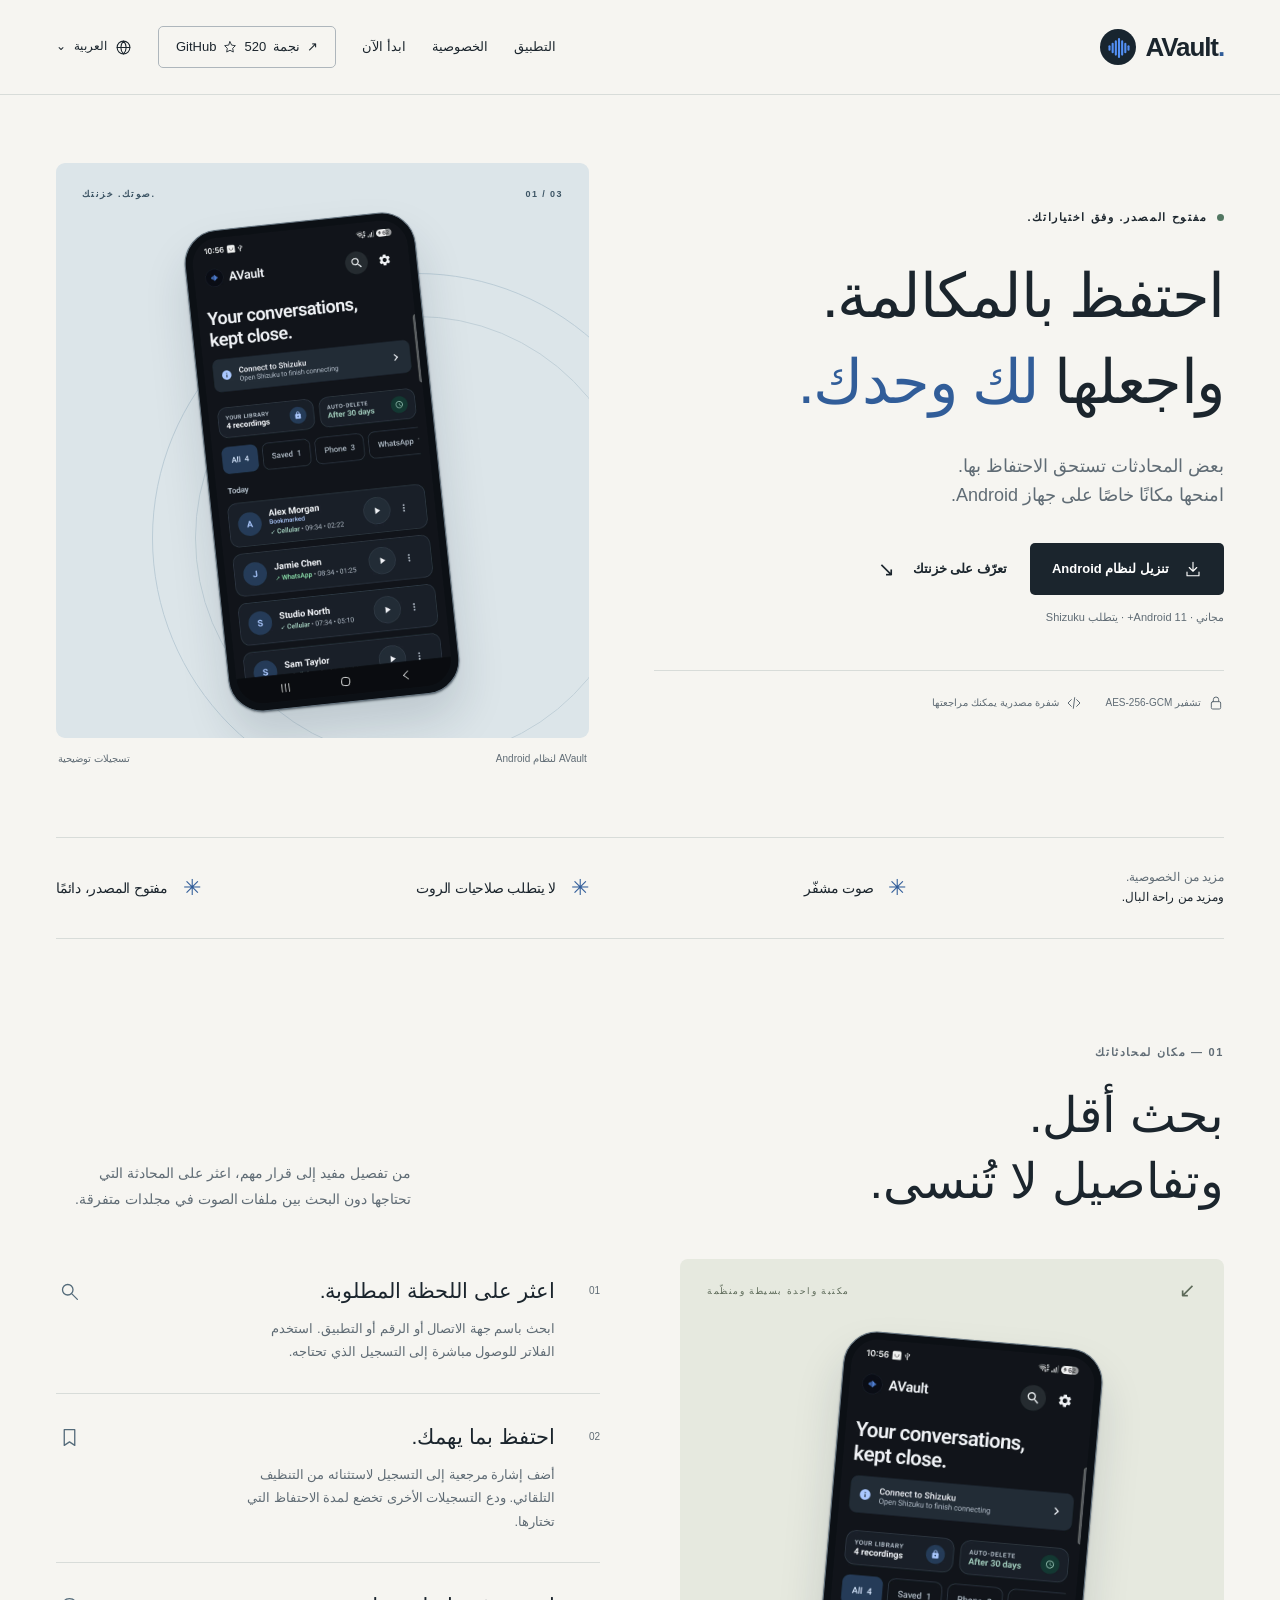
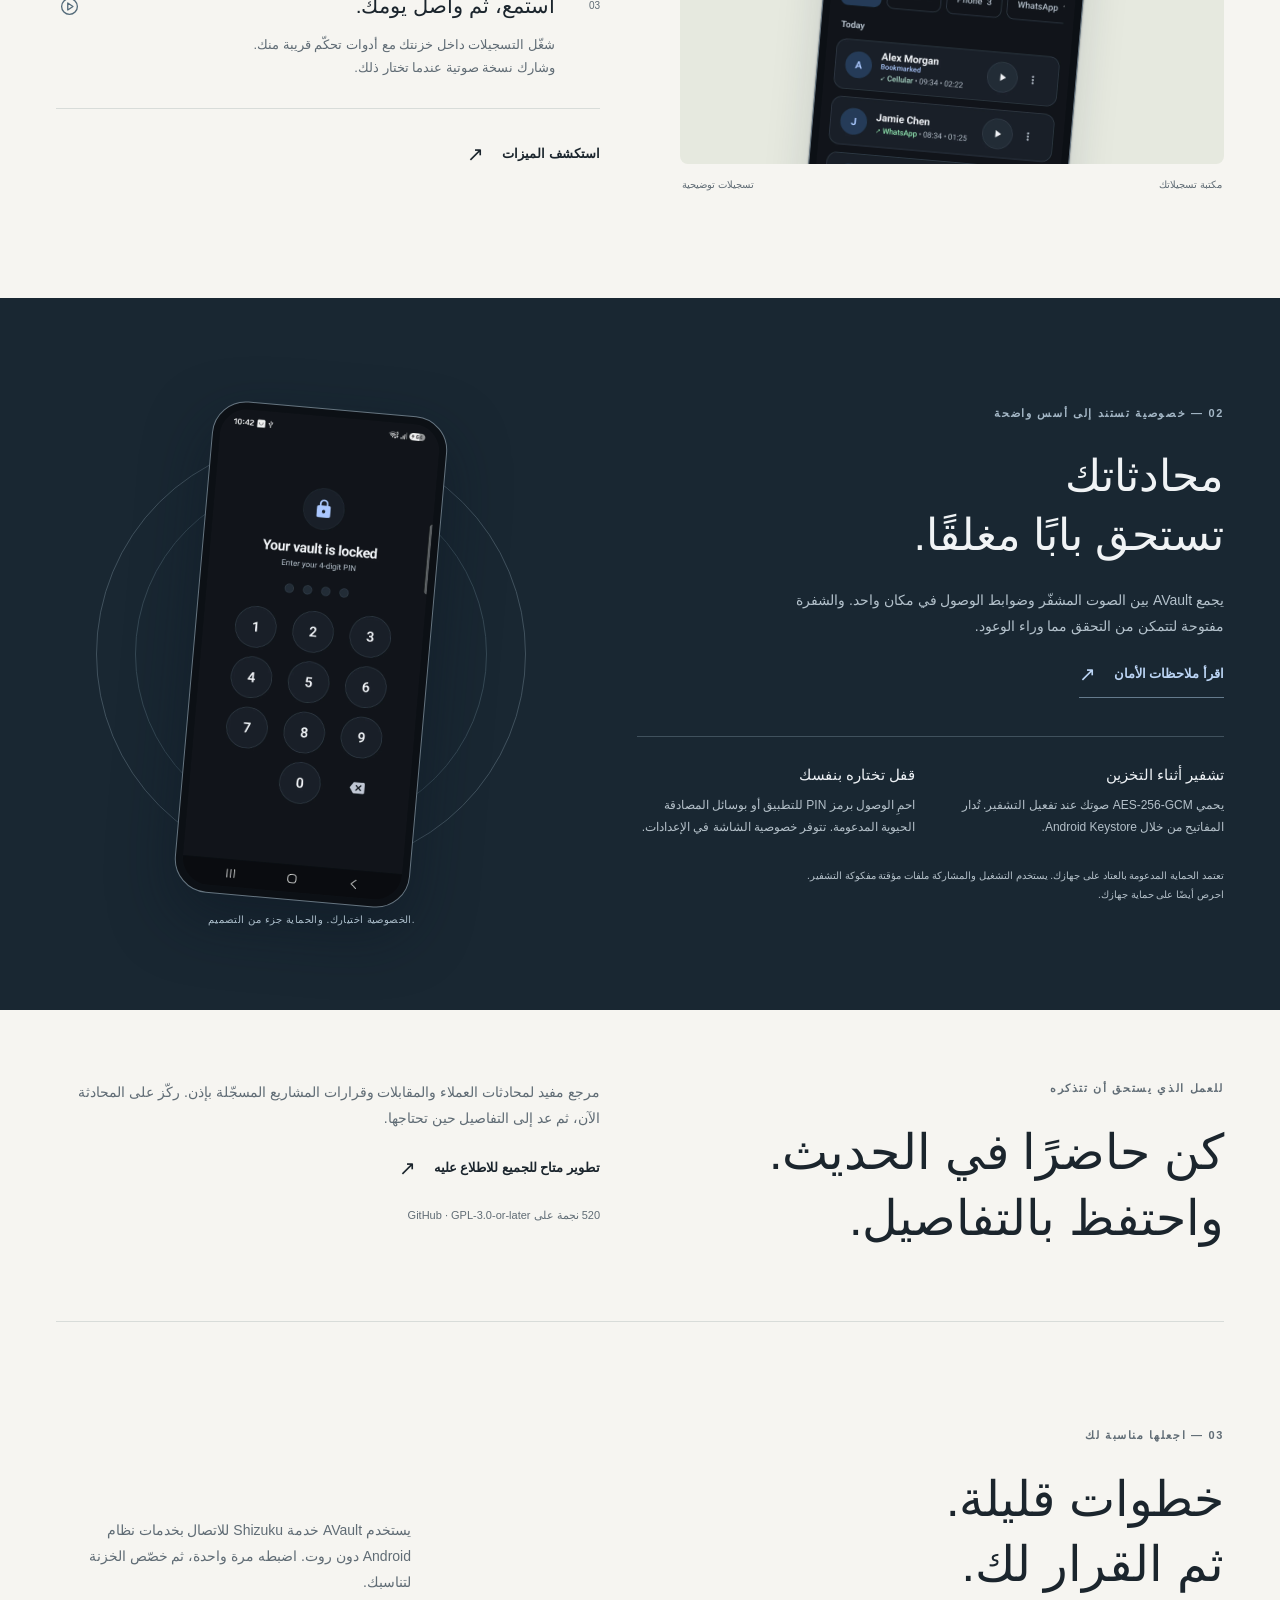
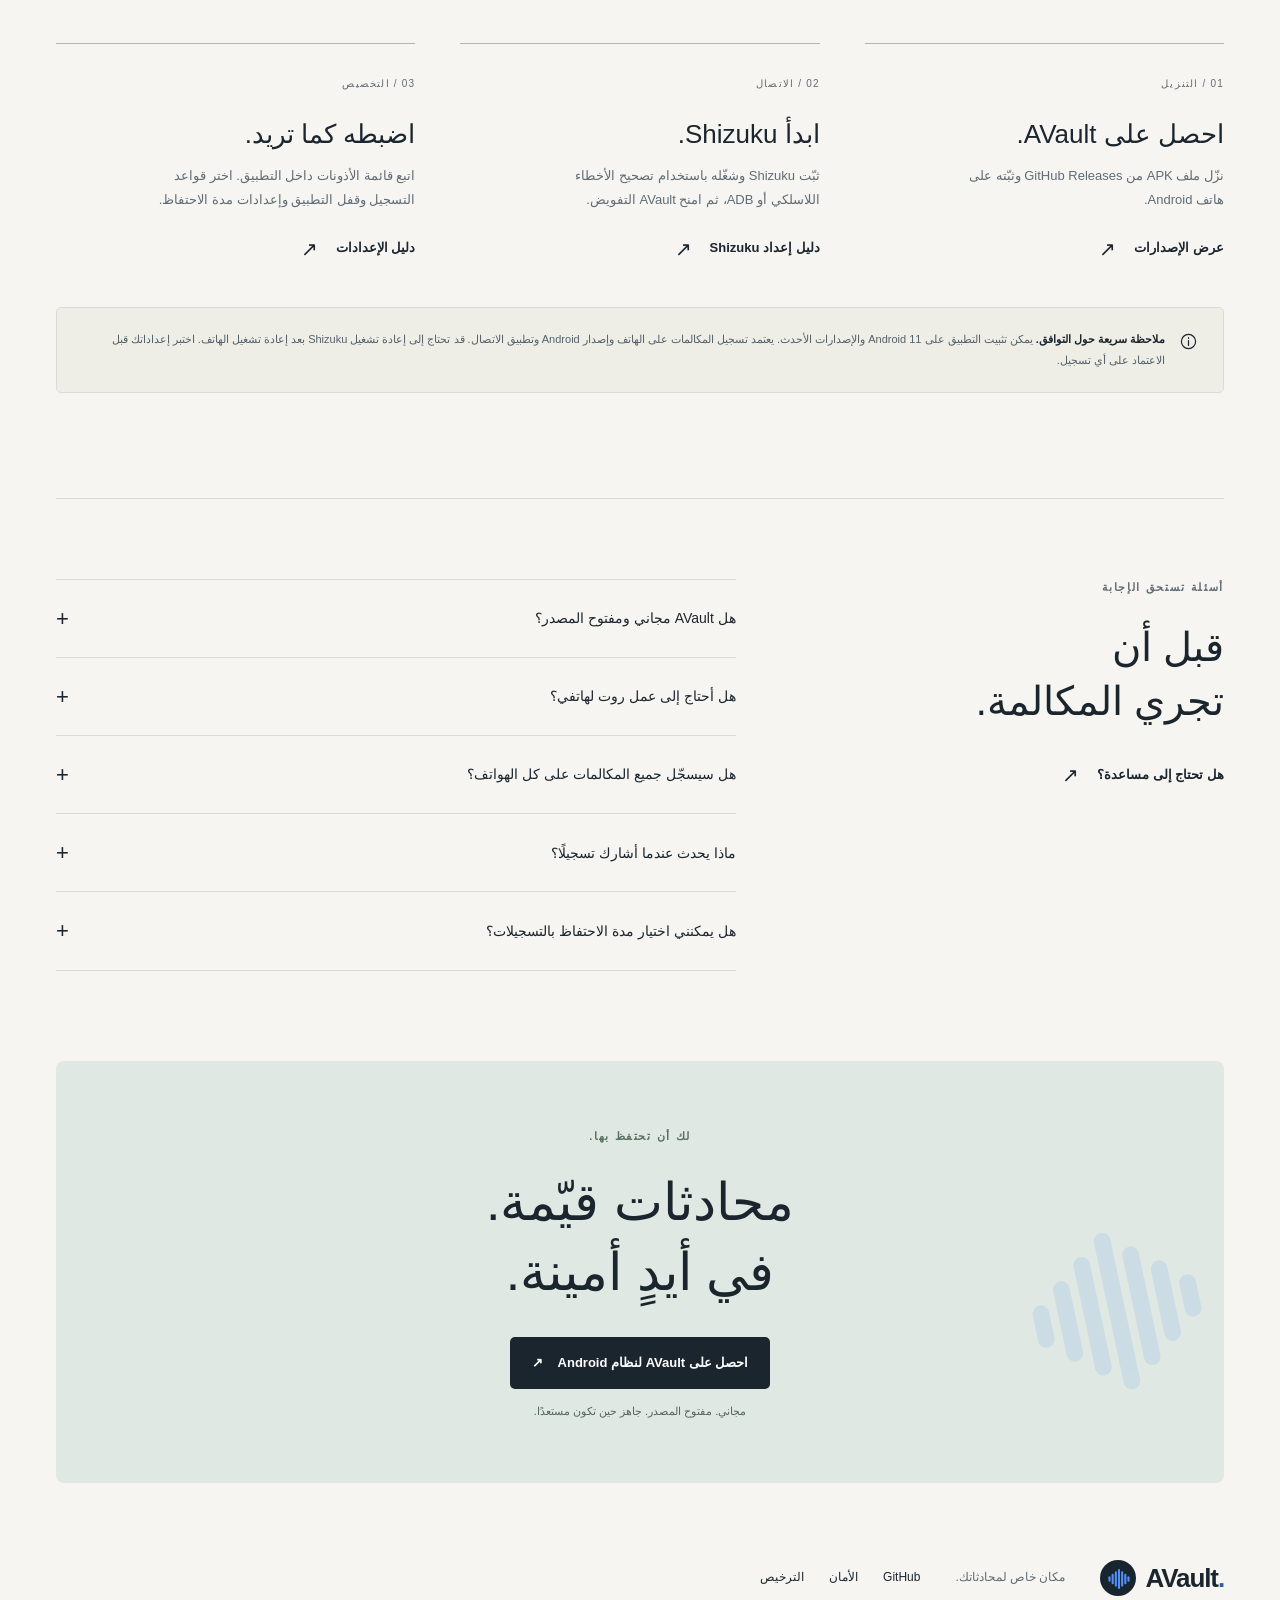
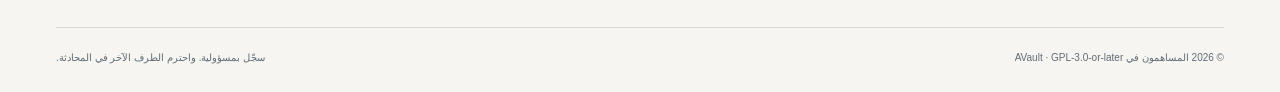
==== docs/ar/index.html @ 2af43504 "Refresh AVault product site, app interface and multilingual SEO" ====
<!doctype html>
<html lang="ar" dir="rtl">
<head>
  <meta charset="utf-8">
  <meta name="viewport" content="width=device-width, initial-scale=1">
  <meta name="theme-color" content="#f6f5f1">
  <title>AVault — مسجّل مكالمات خاص &amp; خزنة صوتية لنظام Android</title>
  <meta name="description" content="احتفظ بمحادثاتك مع AVault، مسجّل مكالمات مفتوح المصدر لنظام Android مع تشفير AES-256-GCM وقفل للتطبيق وبحث واحتفاظ تلقائي. يتطلب Shizuku.">
  <meta name="robots" content="index,follow,max-image-preview:large">
  <link rel="canonical" href="https://arpanjot-coding.github.io/AVault/ar/">
  <link rel="icon" type="image/png" href="../icon.png">
  <link rel="apple-touch-icon" href="../icon.png">
  <meta property="og:type" content="website">
  <meta property="og:locale" content="ar_AR">
  <meta property="og:site_name" content="AVault">
  <meta property="og:url" content="https://arpanjot-coding.github.io/AVault/ar/">
  <meta property="og:title" content="AVault — احتفظ بالمكالمة. واجعلها لك وحدك.">
  <meta property="og:description" content="مسجّل مكالمات وخزنة صوتية مشفّرة مفتوحا المصدر لنظام Android. تنظيم مدروس. وتحكّم كامل بين يديك.">
  <meta property="og:image" content="https://arpanjot-coding.github.io/AVault/assets/social-card.jpg">
  <meta property="og:image:width" content="1200">
  <meta property="og:image:height" content="630">
  <meta property="og:image:alt" content="AVault — احتفظ بالمكالمة. واجعلها لك وحدك. مكتبة تسجيلاتك على Android.">
  <meta name="twitter:card" content="summary_large_image">
  <meta name="twitter:title" content="AVault — احتفظ بالمكالمة. واجعلها لك وحدك.">
  <meta name="twitter:description" content="مسجّل مكالمات مفتوح المصدر لنظام Android مع خزنة صوتية مشفّرة.">
  <meta name="twitter:image" content="https://arpanjot-coding.github.io/AVault/assets/social-card.jpg">
  <link rel="stylesheet" href="../styles.css">
  <link rel="preload" href="../assets/library.webp" as="image" type="image/webp">
  <script type="application/ld+json">{
  "@context": "https://schema.org",
  "@graph": [
    {
      "@type": "WebSite",
      "@id": "https://arpanjot-coding.github.io/AVault/ar/#website",
      "name": "AVault",
      "url": "https://arpanjot-coding.github.io/AVault/ar/",
      "inLanguage": "ar"
    },
    {
      "@type": "SoftwareApplication",
      "@id": "https://arpanjot-coding.github.io/AVault/ar/#app",
      "name": "AVault",
      "operatingSystem": "Android 11 or later",
      "applicationCategory": "UtilitiesApplication",
      "softwareVersion": "2.0.0",
      "description": "مسجّل مكالمات وخزنة صوتية مشفّرة مفتوحا المصدر لنظام Android مع قفل للتطبيق وبحث وإشارات مرجعية ومدة احتفاظ قابلة للتخصيص. يتطلب Shizuku؛ ويختلف دعم التسجيل بحسب الجهاز.",
      "url": "https://arpanjot-coding.github.io/AVault/ar/",
      "downloadUrl": "https://github.com/arpanjot-coding/AVault/releases/latest",
      "codeRepository": "https://github.com/arpanjot-coding/AVault",
      "license": "https://www.gnu.org/licenses/gpl-3.0.html",
      "screenshot": "https://arpanjot-coding.github.io/AVault/assets/library.webp",
      "offers": {
        "@type": "Offer",
        "price": "0",
        "priceCurrency": "USD"
      },
      "inLanguage": "ar"
    }
  ]
}</script>
  <script src="../site.js" defer></script>
<link rel="alternate" hreflang="en" href="https://arpanjot-coding.github.io/AVault/">
<link rel="alternate" hreflang="ru" href="https://arpanjot-coding.github.io/AVault/ru/">
<link rel="alternate" hreflang="zh-Hans" href="https://arpanjot-coding.github.io/AVault/zh/">
<link rel="alternate" hreflang="ja" href="https://arpanjot-coding.github.io/AVault/ja/">
<link rel="alternate" hreflang="vi" href="https://arpanjot-coding.github.io/AVault/vi/">
<link rel="alternate" hreflang="th" href="https://arpanjot-coding.github.io/AVault/th/">
<link rel="alternate" hreflang="hi" href="https://arpanjot-coding.github.io/AVault/hi/">
<link rel="alternate" hreflang="ar" href="https://arpanjot-coding.github.io/AVault/ar/">
<link rel="alternate" hreflang="fr" href="https://arpanjot-coding.github.io/AVault/fr/">
<link rel="alternate" hreflang="de" href="https://arpanjot-coding.github.io/AVault/de/">
<link rel="alternate" hreflang="es" href="https://arpanjot-coding.github.io/AVault/es/">
<link rel="alternate" hreflang="it" href="https://arpanjot-coding.github.io/AVault/it/">
<link rel="alternate" hreflang="x-default" href="https://arpanjot-coding.github.io/AVault/">
</head>
<body>
  <a class="skip-link" href="#main">الانتقال إلى المحتوى</a>
  <header class="header"><div class="wrap navigation">
    <a class="brand" href="#" aria-label="الصفحة الرئيسية لـ AVault"><span class="brand-icon"><img src="../logo.svg" width="38" height="38" alt=""></span>AVault<span class="brand-period">.</span></a>
    <button class="menu-toggle" type="button" aria-expanded="false" aria-controls="navigation-links">القائمة <span aria-hidden="true">+</span></button>
    <nav id="navigation-links" aria-label="التنقل الرئيسي"><a href="#product">التطبيق</a><a href="#privacy">الخصوصية</a><a href="#setup">ابدأ الآن</a><a class="nav-source" href="https://github.com/arpanjot-coding/AVault">GitHub <svg viewbox="0 0 24 24" aria-hidden="true"><path d="m12 3 2.8 5.8 6.4.9-4.6 4.5 1.1 6.4-5.7-3-5.7 3 1.1-6.4L2.8 9.7l6.4-.9z" /></svg><span data-github-stars title="GitHub snapshot: 2 November 2026">520</span><span class="star-label">نجمة</span><span aria-hidden="true">↗</span></a><details class="language-picker"><summary><svg viewBox="0 0 24 24" aria-hidden="true"><circle cx="12" cy="12" r="9"/><path d="M3 12h18M12 3c5 5 5 13 0 18-5-5-5-13 0-18"/></svg>العربية<span aria-hidden="true">⌄</span></summary><ul><li><a href=".././" lang="en" hreflang="en">English</a></li><li><a href="../ru/" lang="ru" hreflang="ru">Русский</a></li><li><a href="../zh/" lang="zh" hreflang="zh">简体中文</a></li><li><a href="../ja/" lang="ja" hreflang="ja">日本語</a></li><li><a href="../vi/" lang="vi" hreflang="vi">Tiếng Việt</a></li><li><a href="../th/" lang="th" hreflang="th">ไทย</a></li><li><a href="../hi/" lang="hi" hreflang="hi">हिन्दी</a></li><li><a href="../ar/" lang="ar" hreflang="ar" aria-current="page">العربية</a></li><li><a href="../fr/" lang="fr" hreflang="fr">Français</a></li><li><a href="../de/" lang="de" hreflang="de">Deutsch</a></li><li><a href="../es/" lang="es" hreflang="es">Español</a></li><li><a href="../it/" lang="it" hreflang="it">Italiano</a></li></ul></details></nav>
  </div></header>
  <main id="main">
    <section class="hero wrap" aria-labelledby="hero-title">
      <div class="hero-copy">
        <p class="eyebrow"><span class="status-dot"></span> مفتوح المصدر. وفق اختياراتك.</p>
        <h1 id="hero-title">احتفظ بالمكالمة.<br>واجعلها <em>لك وحدك.</em></h1>
        <p class="hero-description">بعض المحادثات تستحق الاحتفاظ بها.<br class="desktop-break"> امنحها مكانًا خاصًا على جهاز Android.</p>
        <div class="hero-actions"><a class="button button-dark" href="https://github.com/arpanjot-coding/AVault/releases/latest"><svg viewbox="0 0 24 24" aria-hidden="true"><path d="M12 3v12m-5-5 5 5 5-5M4 16v5h16v-5" /></svg>تنزيل لنظام Android</a><a class="text-link" href="#product">تعرّف على خزنتك <span aria-hidden="true">↘</span></a></div>
        <p class="download-note">مجاني · Android 11+ · يتطلب Shizuku</p>
        <div class="hero-proof"><span><svg viewbox="0 0 24 24" aria-hidden="true"><rect x="5" y="10" width="14" height="11" rx="2" /><path d="M8 10V7a4 4 0 0 1 8 0v3" /></svg>تشفير AES-256-GCM</span><span><svg viewbox="0 0 24 24" aria-hidden="true"><path d="m8 7-5 5 5 5m8-10 5 5-5 5m-3-13-2 16" /></svg>شفرة مصدرية يمكنك مراجعتها</span></div>
      </div>
      <figure class="hero-stage"><div class="hero-artwork"><div class="stage-top"><span>صوتك. خزنتك.</span><span aria-hidden="true">01 / 03</span></div><div class="stage-orbit" aria-hidden="true"></div><div class="phone hero-phone"><img src="../assets/library.webp" width="1080" height="2340" alt="مكتبة تسجيلات AVault مع البحث والإشارات المرجعية وفلاتر المكالمات. التسجيلات المعروضة أمثلة توضيحية." fetchpriority="high"></div></div><figcaption><span>AVault لنظام Android</span><span>تسجيلات توضيحية</span></figcaption></figure>
    </section>
    <div class="principles wrap" aria-label="مبادئ المنتج"><p>مزيد من الخصوصية.<br><strong>ومزيد من راحة البال.</strong></p><span>صوت مشفّر</span><span>لا يتطلب صلاحيات الروت</span><span>مفتوح المصدر، دائمًا</span></div>
    <section class="product-section wrap section" id="product" aria-labelledby="product-title">
      <div class="section-heading"><p class="eyebrow">01 — مكان لمحادثاتك</p><div class="heading-row"><h2 id="product-title">بحث أقل.<br>وتفاصيل لا تُنسى.</h2><p>من تفصيل مفيد إلى قرار مهم، اعثر على المحادثة التي تحتاجها دون البحث بين ملفات الصوت في مجلدات متفرقة.</p></div></div>
      <div class="product-layout"><figure class="product-figure"><div class="product-visual"><div class="product-visual-caption"><span>مكتبة واحدة بسيطة ومنظّمة</span><span aria-hidden="true">↙</span></div><div class="phone secondary-phone"><img src="../assets/library.webp" width="1080" height="2340" alt="مكتبة AVault تعرض محادثات توضيحية مرتّبة حسب التاريخ." loading="lazy"></div></div><figcaption><span>مكتبة تسجيلاتك</span><span>تسجيلات توضيحية</span></figcaption></figure>
        <div class="feature-list">
          <article><span class="feature-number">01</span><div><h3>اعثر على اللحظة المطلوبة.</h3><p>ابحث باسم جهة الاتصال أو الرقم أو التطبيق. استخدم الفلاتر للوصول مباشرة إلى التسجيل الذي تحتاجه.</p></div><svg viewbox="0 0 24 24" aria-hidden="true"><circle cx="10" cy="10" r="6" /><path d="m15 15 6 6" /></svg></article>
          <article><span class="feature-number">02</span><div><h3>احتفظ بما يهمك.</h3><p>أضف إشارة مرجعية إلى التسجيل لاستثنائه من التنظيف التلقائي. ودع التسجيلات الأخرى تخضع لمدة الاحتفاظ التي تختارها.</p></div><svg viewbox="0 0 24 24" aria-hidden="true"><path d="M6 3h12v18l-6-4-6 4z" /></svg></article>
          <article><span class="feature-number">03</span><div><h3>استمع، ثم واصل يومك.</h3><p>شغّل التسجيلات داخل خزنتك مع أدوات تحكّم قريبة منك. وشارك نسخة صوتية عندما تختار ذلك.</p></div><svg viewbox="0 0 24 24" aria-hidden="true"><circle cx="12" cy="12" r="9" /><path d="m10 8 6 4-6 4z" /></svg></article>
          <a class="text-link feature-link" href="https://github.com/arpanjot-coding/AVault#features">استكشف الميزات <span aria-hidden="true">↗</span></a>
        </div>
      </div>
    </section>
    <section class="privacy-section" id="privacy" aria-labelledby="privacy-title"><div class="wrap privacy-layout">
      <div class="privacy-copy"><p class="eyebrow">02 — خصوصية تستند إلى أسس واضحة</p><h2 id="privacy-title">محادثاتك<br>تستحق بابًا مغلقًا.</h2><p>يجمع AVault بين الصوت المشفّر وضوابط الوصول في مكان واحد. والشفرة مفتوحة لتتمكن من التحقق مما وراء الوعود.</p><a class="text-link" href="https://github.com/arpanjot-coding/AVault/blob/main/SECURITY.md">اقرأ ملاحظات الأمان <span aria-hidden="true">↗</span></a><div class="security-details"><article><h3>تشفير أثناء التخزين</h3><p>يحمي AES-256-GCM صوتك عند تفعيل التشفير. تُدار المفاتيح من خلال Android Keystore.</p></article><article><h3>قفل تختاره بنفسك</h3><p>احمِ الوصول برمز PIN للتطبيق أو بوسائل المصادقة الحيوية المدعومة. تتوفر خصوصية الشاشة في الإعدادات.</p></article></div><p class="privacy-footnote">تعتمد الحماية المدعومة بالعتاد على جهازك. يستخدم التشغيل والمشاركة ملفات مؤقتة مفكوكة التشفير. احرص أيضًا على حماية جهازك.</p></div>
      <figure class="privacy-visual"><div class="privacy-ring" aria-hidden="true"></div><div class="phone lock-phone"><img src="../assets/lock.webp" width="1080" height="2340" alt="شاشة قفل AVault مع لوحة أرقام لرمز PIN من أربعة أرقام." loading="lazy"></div><figcaption>الخصوصية اختيارك. والحماية جزء من التصميم.</figcaption></figure>
    </div></section>
    <section class="professional-section wrap" aria-labelledby="professional-title"><div><p class="eyebrow">للعمل الذي يستحق أن تتذكره</p><h2 id="professional-title">كن حاضرًا في الحديث.<br>واحتفظ بالتفاصيل.</h2></div><div><p>مرجع مفيد لمحادثات العملاء والمقابلات وقرارات المشاريع المسجّلة بإذن. ركّز على المحادثة الآن، ثم عد إلى التفاصيل حين تحتاجها.</p><a class="text-link" href="https://github.com/arpanjot-coding/AVault">تطوير متاح للجميع للاطلاع عليه <span aria-hidden="true">↗</span></a><p class="project-proof"><span data-github-stars title="GitHub snapshot: 2 November 2026">520</span> نجمة على GitHub · GPL-3.0-or-later</p></div></section>
    <section class="setup-section wrap section" id="setup" aria-labelledby="setup-title">
      <div class="section-heading"><p class="eyebrow">03 — اجعلها مناسبة لك</p><div class="heading-row"><h2 id="setup-title">خطوات قليلة.<br>ثم القرار لك.</h2><p>يستخدم AVault خدمة Shizuku للاتصال بخدمات نظام Android دون روت. اضبطه مرة واحدة، ثم خصّص الخزنة لتناسبك.</p></div></div>
      <ol class="setup-steps">
        <li><span class="step-index">01 / التنزيل</span><h3>احصل على AVault.</h3><p>نزّل ملف APK من GitHub Releases وثبّته على هاتف Android.</p><a class="text-link" href="https://github.com/arpanjot-coding/AVault/releases/latest">عرض الإصدارات <span aria-hidden="true">↗</span></a></li>
        <li><span class="step-index">02 / الاتصال</span><h3>ابدأ Shizuku.</h3><p>ثبّت Shizuku وشغّله باستخدام تصحيح الأخطاء اللاسلكي أو ADB، ثم امنح AVault التفويض.</p><a class="text-link" href="https://shizuku.rikka.app/guide/setup/">دليل إعداد Shizuku <span aria-hidden="true">↗</span></a></li>
        <li><span class="step-index">03 / التخصيص</span><h3>اضبطه كما تريد.</h3><p>اتبع قائمة الأذونات داخل التطبيق. اختر قواعد التسجيل وقفل التطبيق وإعدادات مدة الاحتفاظ.</p><a class="text-link" href="https://github.com/arpanjot-coding/AVault/blob/main/docs/configuration.md">دليل الإعدادات <span aria-hidden="true">↗</span></a></li>
      </ol>
      <div class="compatibility-note"><svg viewbox="0 0 24 24" aria-hidden="true"><circle cx="12" cy="12" r="9" /><path d="M12 11v6m0-10v1" /></svg><p><strong>ملاحظة سريعة حول التوافق.</strong> يمكن تثبيت التطبيق على Android 11 والإصدارات الأحدث. يعتمد تسجيل المكالمات على الهاتف وإصدار Android وتطبيق الاتصال. قد تحتاج إلى إعادة تشغيل Shizuku بعد إعادة تشغيل الهاتف. اختبر إعداداتك قبل الاعتماد على أي تسجيل.</p></div>
    </section>
    <section class="faq-section wrap section" aria-labelledby="faq-title"><div><p class="eyebrow">أسئلة تستحق الإجابة</p><h2 id="faq-title">قبل أن<br> تجري المكالمة.</h2><a class="text-link" href="https://github.com/arpanjot-coding/AVault/issues">هل تحتاج إلى مساعدة؟ <span aria-hidden="true">↗</span></a></div><div class="faq-list">
      <details><summary>هل AVault مجاني ومفتوح المصدر؟<span aria-hidden="true">+</span></summary><p>نعم. AVault مجاني، وشفرته متاحة بموجب GNU General Public License v3 أو أحدث. يمكنك مراجعة التنفيذ والمساهمة عبر GitHub.</p></details>
      <details><summary>هل أحتاج إلى عمل روت لهاتفي؟<span aria-hidden="true">+</span></summary><p>لا. يستخدم AVault خدمة Shizuku للوصول إلى خدمات النظام اللازمة للتسجيل. ستحتاج إلى تشغيل Shizuku ومنح الأذونات المطلوبة أثناء الإعداد.</p></details>
      <details><summary>هل سيسجّل جميع المكالمات على كل الهواتف؟<span aria-hidden="true">+</span></summary><p>يختلف دعم التسجيل بحسب الشركة المصنّعة وإصدار Android وتطبيق الاتصال. وقد يفرض تطبيق الاتصال التابع لجهة خارجية قيودًا على التسجيل. أجرِ تسجيلًا تجريبيًا للتحقق من إعداداتك.</p></details>
      <details><summary>ماذا يحدث عندما أشارك تسجيلًا؟<span aria-hidden="true">+</span></summary><p>تؤدي مشاركة تسجيل مشفّر إلى إنشاء نسخة صوتية مفكوكة التشفير للتطبيق الذي تختاره. هذه النسخة ليست مشمولة بحماية خزنتك. لا تشاركها إلا مع جهة تثق بها.</p></details>
      <details><summary>هل يمكنني اختيار مدة الاحتفاظ بالتسجيلات؟<span aria-hidden="true">+</span></summary><p>نعم. فعّل الحذف التلقائي واختر مدة الاحتفاظ من الإعدادات. تُستثنى التسجيلات ذات الإشارات المرجعية من الحذف التلقائي. ويمكنك أيضًا إبقاء الحذف التلقائي معطّلًا.</p></details>
    </div></section>
    <section class="closing wrap" aria-labelledby="closing-title"><div class="closing-wave" aria-hidden="true"><img src="../logo.svg" width="120" height="120" alt=""></div><p class="eyebrow">لك أن تحتفظ بها.</p><h2 id="closing-title">محادثات قيّمة.<br>في أيدٍ أمينة.</h2><a class="button button-dark" href="https://github.com/arpanjot-coding/AVault/releases/latest">احصل على AVault لنظام Android <span aria-hidden="true">↗</span></a><p class="download-note">مجاني. مفتوح المصدر. جاهز حين تكون مستعدًا.</p></section>
  </main>
  <footer class="footer wrap"><div class="footer-top"><a class="brand" href="#"><span class="brand-icon"><img src="../logo.svg" width="38" height="38" alt=""></span>AVault<span class="brand-period">.</span></a><p>مكان خاص لمحادثاتك.</p><nav aria-label="التنقل في تذييل الصفحة"><a href="https://github.com/arpanjot-coding/AVault">GitHub</a><a href="https://github.com/arpanjot-coding/AVault/blob/main/SECURITY.md">الأمان</a><a href="https://github.com/arpanjot-coding/AVault/blob/main/LICENSE">الترخيص</a></nav></div><div class="footer-bottom"><p>© 2026 المساهمون في AVault · GPL-3.0-or-later</p><p>سجّل بمسؤولية. واحترم الطرف الآخر في المحادثة.</p></div></footer>
</body>
</html>
---- docs/styles.css ----
@charset "UTF-8";
:root {
  --paper:#f6f5f1;
  --ink:#1b252d;
  --muted:#606c75;
  --blue:#315d99;
  --line:#d8dcd9;
  --sans:"Segoe UI",-apple-system,BlinkMacSystemFont,Arial,sans-serif;
}
* {
  box-sizing:border-box;
}
html {
  scroll-behavior:smooth;
  scroll-padding-top:100px;
}
body {
  margin:0;
  background:var(--paper);
  color:var(--ink);
  font-family:var(--sans);
  -webkit-font-smoothing:antialiased;
  line-height:1.6;
}
a {
  color:inherit;
  text-decoration:none;
}
button {
  font:inherit;
}
img {
  display:block;
  max-width:100%;
  height:auto;
}
svg {
  width:24px;
  height:24px;
  fill:none;
  stroke:currentColor;
  stroke-width:1.5;
  stroke-linecap:round;
  stroke-linejoin:round;
  flex:none;
}
a:focus-visible,button:focus-visible,summary:focus-visible {
  outline:3px solid var(--blue);
  outline-offset:6px;
}
a:hover {
  color:var(--blue);
}
.wrap {
  width:min(1280px,calc(100% - 112px));
  margin-inline:auto;
}
.eyebrow {
  font-size:11px;
  font-weight:650;
  letter-spacing:1.65px;
  line-height:1.5;
}
.header {
  border-bottom:1px solid var(--line);
  position:sticky;
  top:0;
  background:rgba(246,245,241,.96);
  z-index:20;
  backdrop-filter:blur(16px);
}
.navigation {
  height:94px;
  display:flex;
  align-items:center;
  justify-content:space-between;
}
.brand {
  display:inline-flex;
  gap:9px;
  align-items:center;
  font-size:26px;
  font-weight:650;
  letter-spacing:-1.1px;
  line-height:1;
}
.brand-icon {
  width:36px;
  height:36px;
  background:#18252f;
  border-radius:50%;
  display:grid;
  place-items:center;
}
.brand-icon img {
  width:38px;
  max-width:none;
}
.brand-period {
  color:var(--blue);
  margin-left:-9px;
}
.navigation nav {
  display:flex;
  align-items:center;
  gap:35px;
  font-size:13px;
  font-weight:500;
}
.nav-source {
  border:1px solid #aeb6bc;
  border-radius:5px;
  padding:10px 17px;
  margin-left:9px;
  display:flex;
  gap:24px;
}
.menu-toggle {
  display:none;
}
.skip-link {
  position:fixed;
  left:20px;
  top:-100px;
  padding:12px 20px;
  background:var(--ink);
  color:white;
  z-index:100;
}
.skip-link:focus {
  top:12px;
}
.hero {
  display:grid;
  grid-template-columns:1.07fr 1fr;
  gap:65px;
  padding-top:68px;
  padding-bottom:70px;
  align-items:center;
}
.hero-copy {
  padding:10px 0 20px;
}
.hero-copy .eyebrow {
  display:flex;
  align-items:center;
  gap:9px;
  margin:0 0 27px;
}
.status-dot {
  width:7px;
  height:7px;
  border-radius:50%;
  background:#527762;
}
h1,h2,h3,p {
  margin-top:0;
}
h1 {
  font-size:clamp(52px,5.6vw,83px);
  font-weight:500;
  letter-spacing:-4.1px;
  line-height:1.07;
  margin-bottom:27px;
}
h1 em {
  font-style:normal;
  color:var(--blue);
}
.hero-description {
  font-size:18px;
  color:var(--muted);
  line-height:1.65;
  margin-bottom:32px;
}
.hero-actions {
  display:flex;
  align-items:center;
  gap:23px;
  flex-wrap:wrap;
}
.button {
  display:inline-flex;
  justify-content:center;
  align-items:center;
  gap:15px;
  font-size:13px;
  font-weight:600;
  min-height:52px;
  padding:14px 22px;
  border-radius:5px;
  transition:background .2s,transform .2s;
}
.button-dark {
  background:var(--ink);
  color:#fff;
}
.button-dark:hover {
  background:var(--blue);
  color:#fff;
  transform:translateY(-2px);
}
.button svg {
  width:18px;
  height:18px;
}
.text-link {
  display:inline-flex;
  align-items:center;
  gap:18px;
  font-size:13px;
  font-weight:600;
  min-height:44px;
}
.text-link span {
  font-size:20px;
  font-weight:400;
}
.download-note {
  font-size:11px;
  color:var(--muted);
  margin:14px 0 0;
}
.hero-proof {
  display:flex;
  gap:24px;
  border-top:1px solid var(--line);
  padding-top:24px;
  margin-top:43px;
  font-size:10px;
  color:var(--muted);
}
.hero-proof span {
  display:flex;
  align-items:center;
  gap:7px;
}
.hero-proof svg {
  width:16px;
  height:16px;
}
.hero-artwork {
  margin:0;
  height:575px;
  position:relative;
  overflow:hidden;
  border-radius:9px;
  background:#dce5e9;
}
.stage-top {
  display:flex;
  justify-content:space-between;
  font-size:9px;
  letter-spacing:1.4px;
  font-weight:600;
  padding:24px 26px;
  position:relative;
  z-index:2;
  color:#3d5565;
}
.stage-orbit {
  width:530px;
  height:530px;
  position:absolute;
  left:18%;
  top:110px;
  border:1px solid #bbccd6;
  border-radius:50%;
}
.stage-orbit:after {
  content:"";
  position:absolute;
  inset:42px;
  border:1px solid #c1d0d8;
  border-radius:50%;
}
.phone {
  position:relative;
  background:#0c1015;
  padding:7px;
  border-radius:34px;
  box-shadow:0 26px 45px #11263b26,0 1px 2px #10182080;
  overflow:hidden;
  border:1px solid #667580;
}
.phone img {
  border-radius:27px;
  width:100%;
}
.hero-phone {
  width:247px;
  position:absolute;
  left:50%;
  top:67px;
  transform:translateX(-30%) rotate(-7deg);
  z-index:1;
}
.stage-label {
  position:absolute;
  z-index:3;
  left:25px;
  bottom:62px;
  padding:14px 19px 14px 14px;
  border:1px solid #c0cdd3;
  background:#f5f6f1;
  box-shadow:0 6px 18px #243b4b0d;
  border-radius:7px;
  display:flex;
  align-items:center;
  gap:11px;
  font-size:11px;
  line-height:1.6;
  transform:rotate(-3deg);
}
.stage-label svg {
  color:var(--blue);
}
.stage-label strong {
  font-weight:600;
}
.hero-stage figcaption {
  position:absolute;
  bottom:17px;
  right:22px;
  font-size:9px;
  color:#526775;
  z-index:3;
}
.principles {
  border-top:1px solid var(--line);
  border-bottom:1px solid var(--line);
  padding-block:30px;
  display:flex;
  align-items:center;
  justify-content:space-between;
  gap:22px;
}
.principles p {
  font-size:12px;
  color:var(--muted);
  line-height:1.65;
  margin:0;
}
.principles strong {
  font-weight:500;
  color:var(--ink);
}
.principles>span {
  font-size:14px;
  letter-spacing:-.2px;
  display:flex;
  gap:15px;
  align-items:center;
}
.principles>span:before {
  content:"✳";
  color:var(--blue);
  font-size:22px;
}
.section {
  padding-block:105px;
}
.section-heading {
  margin-bottom:45px;
}
.section-heading .eyebrow {
  margin-bottom:23px;
  color:var(--muted);
}
.heading-row {
  display:flex;
  justify-content:space-between;
  gap:70px;
  align-items:flex-end;
}
h2 {
  font-size:clamp(34px,3.8vw,52px);
  line-height:1.13;
  letter-spacing:-2px;
  font-weight:500;
  margin-bottom:0;
}
.heading-row>p {
  max-width:355px;
  font-size:14px;
  color:var(--muted);
  line-height:1.85;
  margin:0 0 2px;
}
.product-layout {
  display:grid;
  grid-template-columns:1fr 1fr;
  gap:80px;
  align-items:center;
}
.product-visual {
  height:505px;
  background:#e6e9df;
  border-radius:8px;
  position:relative;
  overflow:hidden;
}
.product-visual-caption {
  display:flex;
  justify-content:space-between;
  padding:25px 27px;
  font-size:9px;
  letter-spacing:1.5px;
  color:#5d6a59;
}
.product-visual-caption>span:last-child {
  font-size:20px;
  line-height:12px;
}
.secondary-phone {
  width:260px;
  margin:15px auto 0;
  transform:rotate(5deg);
}
.visual-footnote {
  position:absolute;
  bottom:22px;
  left:27px;
  font-size:10px;
  background:#e6e9df;
  padding:4px 10px 4px 0;
  z-index:2;
}
.feature-list article {
  display:grid;
  grid-template-columns:25px 1fr 24px;
  gap:20px;
  padding:29px 0;
  border-bottom:1px solid var(--line);
}
.feature-list article:first-child {
  padding-top:0;
}
.feature-number {
  font-size:10px;
  color:var(--muted);
  padding-top:6px;
}
h3 {
  font-size:21px;
  letter-spacing:-.6px;
  font-weight:500;
  line-height:1.4;
  margin-bottom:12px;
}
.feature-list article p {
  font-size:13px;
  color:var(--muted);
  line-height:1.8;
  max-width:320px;
  margin:0;
}
.feature-list article svg {
  margin-top:4px;
  width:21px;
  height:21px;
  color:#546b7a;
}
.feature-link {
  margin-left:45px;
  margin-top:23px;
}
.privacy-section {
  background:#192732;
  color:#f0f3f5;
  overflow:hidden;
}
.privacy-layout {
  display:grid;
  grid-template-columns:1.15fr 1fr;
  gap:70px;
  padding-block:86px;
  align-items:center;
}
.privacy-copy>.eyebrow {
  color:#a4b7c6;
  margin-bottom:25px;
}
.privacy-copy h2 {
  font-size:clamp(34px,3.4vw,48px);
  margin-bottom:24px;
}
.privacy-copy>p:not(.eyebrow):not(.privacy-footnote) {
  max-width:430px;
  color:#b3c1cb;
  font-size:14px;
  line-height:1.85;
}
.privacy-copy>.text-link {
  color:#bbd4f4;
  border-bottom:1px solid #657b8d;
  padding-bottom:3px;
}
.security-details {
  display:grid;
  grid-template-columns:1fr 1fr;
  gap:30px;
  margin-top:38px;
  border-top:1px solid #40515d;
  padding-top:28px;
}
.security-details h3 {
  font-size:15px;
  color:#edf1f5;
  letter-spacing:-.2px;
  margin-bottom:10px;
}
.security-details p {
  font-size:12px;
  color:#b4c0c9;
  margin:0;
  line-height:1.8;
}
.privacy-footnote {
  font-size:10px;
  color:#b4c0c9;
  max-width:430px;
  margin:27px 0 0;
  line-height:1.9;
}
.privacy-visual {
  margin:0;
  position:relative;
  height:540px;
  display:flex;
  align-items:center;
  justify-content:center;
}
.lock-phone {
  width:236px;
  transform:rotate(5deg);
  box-shadow:0 24px 60px #0b162280;
}
.privacy-ring {
  position:absolute;
  width:430px;
  height:430px;
  border:1px solid #40515d;
  border-radius:50%;
}
.privacy-ring:after {
  content:"";
  position:absolute;
  inset:38px;
  border:1px solid #354854;
  border-radius:50%;
}
.privacy-visual figcaption {
  position:absolute;
  bottom:-4px;
  font-size:10px;
  letter-spacing:.4px;
  color:#adbfcc;
}
.setup-steps {
  list-style:none;
  padding:0;
  margin:0;
  display:grid;
  grid-template-columns:repeat(3,1fr);
  gap:45px;
}
.setup-steps li {
  padding-top:25px;
  border-top:1px solid #aeb7b9;
}
.step-index {
  font-size:10px;
  letter-spacing:1.2px;
  color:var(--muted);
}
.setup-steps h3 {
  font-size:26px;
  margin-top:22px;
  letter-spacing:-.7px;
  margin-bottom:12px;
}
.setup-steps p {
  font-size:13px;
  color:var(--muted);
  line-height:1.85;
  max-width:285px;
  margin-bottom:15px;
}
.compatibility-note {
  border:1px solid var(--line);
  background:#eeeee7;
  border-radius:5px;
  padding:21px 25px;
  display:flex;
  align-items:flex-start;
  gap:14px;
  margin-top:36px;
}
.compatibility-note svg {
  width:19px;
  height:19px;
  margin-top:3px;
}
.compatibility-note p {
  font-size:11px;
  line-height:1.9;
  color:#53616b;
  margin:0;
}
.compatibility-note strong {
  color:var(--ink);
  font-weight:600;
}
.faq-section {
  display:grid;
  grid-template-columns:.8fr 1.3fr;
  gap:70px;
  border-top:1px solid var(--line);
  padding-top:80px;
  padding-bottom:90px;
}
.faq-section .eyebrow {
  color:var(--muted);
  margin-bottom:25px;
}
.faq-section h2 {
  font-size:40px;
  margin-bottom:25px;
}
.faq-list details {
  border-bottom:1px solid var(--line);
}
.faq-list details:first-child {
  border-top:1px solid var(--line);
}
.faq-list summary {
  list-style:none;
  cursor:pointer;
  padding:21px 0;
  display:flex;
  align-items:center;
  justify-content:space-between;
  gap:20px;
  font-size:14px;
  font-weight:500;
  min-height:66px;
}
.faq-list summary::-webkit-details-marker {
  display:none;
}
.faq-list summary>span {
  font-size:22px;
  font-weight:300;
  transition:transform .2s;
}
.faq-list details[open] summary>span {
  transform:rotate(45deg);
}
.faq-list details p {
  font-size:13px;
  line-height:1.9;
  color:var(--muted);
  margin:0;
  padding:0 32px 24px 0;
}
.closing {
  position:relative;
  text-align:center;
  background:#dfe8e2;
  border-radius:8px;
  padding:67px 30px 62px;
  overflow:hidden;
  margin-bottom:77px;
}
.closing .eyebrow {
  color:#58705f;
  margin-bottom:23px;
}
.closing h2 {
  font-size:52px;
  margin-bottom:30px;
}
.closing-wave {
  position:absolute;
  right:4%;
  top:45%;
  opacity:.13;
  transform:rotate(-12deg) scale(2.5);
}
.closing .button {
  position:relative;
}
.closing .download-note {
  color:#53675c;
}
.footer {
  padding-bottom:26px;
}
.footer-top {
  display:flex;
  align-items:center;
  gap:35px;
  padding-bottom:31px;
  border-bottom:1px solid var(--line);
}
.footer-top>p {
  font-size:12px;
  color:var(--muted);
  margin:0;
}
.footer-top nav {
  display:flex;
  gap:25px;
  margin-left:auto;
  font-size:12px;
}
.footer-bottom {
  display:flex;
  justify-content:space-between;
  gap:25px;
  padding-top:22px;
  font-size:10px;
  color:var(--muted);
}
.footer-bottom p {
  margin:0;
}
@media(min-width:1500px) {
  .hero {
    gap:90px;
  }
  .hero-artwork {
    height:610px;
  }
  .hero-phone {
    width:268px;
  }
}
@media(max-width:1100px) {
  .wrap {
    width:calc(100% - 64px);
  }
  .hero {
    gap:30px;
  }
  .hero-artwork {
    height:535px;
  }
  h1 {
    font-size:63px;
    letter-spacing:-3px;
  }
  .hero-actions {
    gap:12px;
  }
  .hero-phone {
    width:225px;
    top:74px;
  }
  .hero-proof {
    gap:15px;
    font-size:9px;
  }
  .stage-label {
    left:13px;
    bottom:57px;
  }
  .navigation nav {
    gap:24px;
  }
  .product-layout {
    gap:40px;
  }
  .privacy-layout {
    gap:35px;
  }
  .principles>span {
    font-size:12px;
  }
  .principles>span:before {
    font-size:18px;
  }
  .privacy-visual {
    height:520px;
  }
  .setup-steps {
    gap:30px;
  }
}
@media(max-width:800px) {
  .wrap {
    width:calc(100% - 44px);
  }
  .navigation {
    height:76px;
  }
  .navigation nav {
    gap:19px;
    font-size:12px;
  }
  .nav-source {
    margin:0;
    padding:8px 12px;
    gap:10px;
  }
  .hero {
    grid-template-columns:1fr 1fr;
    gap:20px;
    padding-top:44px;
    padding-bottom:45px;
  }
  h1 {
    font-size:49px;
    letter-spacing:-2.5px;
  }
  .hero-copy .eyebrow {
    font-size:9px;
    letter-spacing:.9px;
    margin-bottom:20px;
  }
  .hero-description {
    font-size:14px;
  }
  .hero-actions {
    align-items:flex-start;
    flex-direction:column;
    gap:10px;
  }
  .hero-proof {
    flex-direction:column;
    gap:10px;
    margin-top:24px;
    padding-top:18px;
    font-size:10px;
  }
  .hero-artwork {
    height:530px;
  }
  .hero-phone {
    width:221px;
    left:48%;
    transform:translateX(-42%) rotate(-5deg);
  }
  .stage-top {
    padding:20px 15px;
    font-size:8px;
    letter-spacing:.7px;
  }
  .stage-label {
    bottom:45px;
    font-size:10px;
    padding:10px;
    left:12px;
  }
  .hero-stage figcaption {
    font-size:8px;
    right:12px;
    bottom:12px;
  }
  .principles {
    display:grid;
    grid-template-columns:1fr 1fr;
    gap:18px;
    padding-block:23px;
  }
  .principles>span {
    font-size:12px;
  }
  .principles p {
    grid-row:span 3;
  }
  .section {
    padding-block:70px;
  }
  .heading-row {
    gap:35px;
  }
  .heading-row>p {
    font-size:12px;
    max-width:280px;
  }
  h2 {
    font-size:37px;
    letter-spacing:-1.4px;
  }
  .product-layout {
    gap:30px;
  }
  .product-visual {
    height:490px;
  }
  .secondary-phone {
    width:225px;
    margin-top:28px;
  }
  .product-visual-caption {
    font-size:8px;
    padding:22px 17px;
    letter-spacing:.8px;
  }
  .feature-list article {
    gap:12px;
    grid-template-columns:20px 1fr;
  }
  .feature-list article svg {
    display:none;
  }
  .feature-list article p {
    font-size:12px;
  }
  h3 {
    font-size:19px;
  }
  .feature-link {
    margin-left:32px;
  }
  .privacy-layout {
    grid-template-columns:1.15fr .85fr;
    gap:18px;
    padding-block:65px;
  }
  .privacy-copy h2 {
    font-size:35px;
  }
  .privacy-copy>p:not(.eyebrow):not(.privacy-footnote) {
    font-size:12px;
  }
  .privacy-visual {
    height:480px;
  }
  .lock-phone {
    width:210px;
  }
  .security-details {
    gap:20px;
  }
  .security-details p {
    font-size:11px;
  }
  .setup-steps {
    gap:22px;
  }
  .setup-steps h3 {
    font-size:23px;
  }
  .setup-steps p {
    font-size:12px;
  }
  .step-index {
    font-size:9px;
  }
  .faq-section {
    gap:40px;
  }
  .faq-section h2 {
    font-size:34px;
  }
  .faq-list summary {
    font-size:13px;
  }
  .closing {
    margin-bottom:55px;
  }
  .closing h2 {
    font-size:44px;
  }
  .footer-top {
    gap:20px;
    flex-wrap:wrap;
  }
  .footer-top>p {
    font-size:11px;
  }
  .footer-top nav {
    gap:20px;
  }
}
@media(max-width:600px) {
  html {
    scroll-padding-top:90px;
  }
  .wrap {
    width:calc(100% - 40px);
  }
  .navigation {
    height:72px;
  }
  .brand {
    font-size:25px;
  }
  .menu-toggle {
    display:flex;
    gap:18px;
    align-items:center;
    border:1px solid #bcc3c4;
    background:none;
    border-radius:4px;
    font-size:12px;
    min-height:42px;
    padding:7px 13px;
    color:var(--ink);
  }
  .menu-toggle span {
    font-size:22px;
    font-weight:300;
    line-height:1;
  }
  .navigation nav {
    display:none;
    position:absolute;
    top:72px;
    left:0;
    width:100%;
    background:var(--paper);
    padding:18px 20px 24px;
    border-bottom:1px solid var(--line);
    box-shadow:0 10px 15px #1927320c;
    align-items:stretch;
    gap:0;
  }
  .navigation nav.is-open {
    display:flex;
    flex-direction:column;
  }
  .navigation nav a {
    padding:13px 10px;
    font-size:14px;
  }
  .navigation nav .nav-source {
    margin-top:8px;
    display:flex;
    justify-content:space-between;
  }
  .hero {
    display:flex;
    flex-direction:column;
    gap:28px;
    padding-top:38px;
    padding-bottom:35px;
    align-items:stretch;
  }
  .hero-copy {
    padding:0;
  }
  .hero-copy .eyebrow {
    font-size:9px;
    letter-spacing:1px;
    margin-bottom:23px;
  }
  h1 {
    font-size:clamp(48px,13vw,70px);
    letter-spacing:-2.8px;
    line-height:1.06;
    margin-bottom:22px;
  }
  .hero-description {
    font-size:16px;
    margin-bottom:25px;
  }
  .desktop-break {
    display:none;
  }
  .hero-actions {
    flex-direction:row;
    align-items:center;
    gap:21px;
  }
  .hero-actions .button {
    font-size:12px;
    padding:14px 17px;
    gap:10px;
  }
  .hero-actions .text-link {
    font-size:12px;
    gap:9px;
  }
  .download-note {
    font-size:10px;
  }
  .hero-proof {
    flex-direction:row;
    gap:20px;
    margin-top:25px;
    padding-top:18px;
    font-size:9px;
  }
  .hero-proof svg {
    width:14px;
    height:14px;
  }
  .hero-artwork {
    height:490px;
    width:100%;
    border-radius:6px;
  }
  .hero-phone {
    width:223px;
    top:55px;
    left:51%;
    transform:translateX(-35%) rotate(-7deg);
  }
  .stage-top {
    padding:20px;
    font-size:8px;
    letter-spacing:1px;
  }
  .stage-orbit {
    left:9%;
    top:77px;
    width:430px;
    height:430px;
  }
  .stage-label {
    left:17px;
    bottom:50px;
    padding:13px;
    gap:10px;
  }
  .hero-stage figcaption {
    right:17px;
    bottom:14px;
  }
  .principles {
    padding-block:25px;
    gap:15px;
  }
  .principles p {
    font-size:11px;
  }
  .principles>span {
    font-size:11px;
    gap:10px;
  }
  .section {
    padding-block:62px;
  }
  .section-heading {
    margin-bottom:28px;
  }
  .section-heading .eyebrow {
    font-size:9px;
    letter-spacing:1px;
    margin-bottom:20px;
  }
  .heading-row {
    display:block;
  }
  h2 {
    font-size:38px;
    letter-spacing:-1.6px;
    line-height:1.14;
  }
  .heading-row>p {
    font-size:13px;
    max-width:100%;
    margin:21px 0 0;
  }
  .product-layout {
    grid-template-columns:1fr;
    gap:32px;
  }
  .product-visual {
    height:455px;
  }
  .product-visual-caption {
    padding:23px;
    font-size:9px;
    letter-spacing:1px;
  }
  .secondary-phone {
    width:236px;
    margin-top:12px;
  }
  .feature-list article {
    grid-template-columns:23px 1fr 22px;
    gap:17px;
    padding:25px 0;
  }
  .feature-list article svg {
    display:block;
    width:20px;
    height:20px;
  }
  .feature-list article p {
    font-size:13px;
    max-width:100%;
  }
  h3 {
    font-size:21px;
  }
  .feature-link {
    margin-left:40px;
  }
  .privacy-layout {
    display:flex;
    flex-direction:column;
    gap:25px;
    padding-block:57px;
  }
  .privacy-copy .eyebrow {
    font-size:9px;
    letter-spacing:1px;
  }
  .privacy-copy h2 {
    font-size:38px;
  }
  .privacy-copy>p:not(.eyebrow):not(.privacy-footnote) {
    font-size:13px;
  }
  .security-details {
    gap:23px;
    margin-top:29px;
    padding-top:25px;
  }
  .security-details p {
    font-size:12px;
  }
  .privacy-footnote {
    font-size:10px;
    line-height:1.9;
  }
  .privacy-visual {
    width:100%;
    height:505px;
  }
  .lock-phone {
    width:216px;
  }
  .privacy-ring {
    width:355px;
    height:355px;
  }
  .privacy-visual figcaption {
    bottom:-3px;
    font-size:9px;
  }
  .setup-steps {
    grid-template-columns:1fr;
    gap:22px;
  }
  .setup-steps li {
    padding-top:21px;
  }
  .setup-steps h3 {
    margin-top:16px;
    margin-bottom:10px;
    font-size:25px;
  }
  .setup-steps p {
    max-width:100%;
    font-size:13px;
    margin-bottom:7px;
  }
  .step-index {
    font-size:10px;
  }
  .compatibility-note {
    padding:18px 16px;
    gap:10px;
    margin-top:25px;
  }
  .compatibility-note p {
    font-size:11px;
  }
  .compatibility-note svg {
    width:17px;
    height:17px;
  }
  .faq-section {
    grid-template-columns:1fr;
    gap:24px;
    padding-top:52px;
  }
  .faq-section h2 {
    font-size:37px;
  }
  .faq-section .eyebrow {
    font-size:9px;
    letter-spacing:1px;
    margin-bottom:20px;
  }
  .faq-section h2 br {
    display:none;
  }
  .faq-section .text-link {
    margin-top:4px;
  }
  .faq-list summary {
    font-size:13px;
    padding:20px 0;
    min-height:66px;
  }
  .faq-list details p {
    font-size:12px;
  }
  .closing {
    padding:47px 20px 42px;
    margin-bottom:45px;
  }
  .closing .eyebrow {
    font-size:10px;
  }
  .closing h2 {
    font-size:38px;
    letter-spacing:-1.6px;
  }
  .closing-wave {
    top:30%;
    right:0;
    transform:rotate(-12deg) scale(1.5);
    opacity:.07;
  }
  .footer-top {
    display:block;
    padding-bottom:25px;
  }
  .footer-top>p {
    margin-top:16px;
    font-size:12px;
  }
  .footer-top nav {
    margin-top:19px;
    font-size:12px;
    gap:26px;
  }
  .footer-bottom {
    display:block;
    font-size:10px;
    padding-top:18px;
  }
  .footer-bottom p+p {
    margin-top:9px;
  }
  .footer {
    padding-bottom:22px;
  }
}
@media(prefers-reduced-motion:reduce) {
  html {
    scroll-behavior:auto;
  }
  *,*:before,*:after {
    transition:none!important;
    animation:none!important;
  }
}
/* Product captions belong outside the photography, with room of their own. */
.hero-stage,.product-figure {
  margin:0;
  min-width:0;
}
.hero-stage figcaption,.product-figure figcaption {
  position:static;
  display:flex;
  justify-content:space-between;
  gap:16px;
  padding:13px 2px 0;
  font-size:10px;
  line-height:1.6;
  color:#606c75;
  text-align:left;
}
.hero-artwork .hero-phone {
  width:232px;
  top:57px;
  left:50%;
  transform:translateX(-50%) rotate(-6deg);
}
@media(min-width:1500px) {
  .hero-artwork .hero-phone {
    width:247px;
    top:58px;
  }
}
@media(max-width:800px) {
  .hero-artwork .hero-phone {
    width:216px;
    top:58px;
  }
  .hero-stage figcaption,.product-figure figcaption {
    font-size:9px;
  }
}
@media(max-width:600px) {
  .hero-artwork .hero-phone {
    width:199px;
    top:43px;
  }
  .hero-stage figcaption,.product-figure figcaption {
    font-size:9px;
    padding-top:11px;
  }
}
/* Project provenance and language navigation */
.nav-source {
  align-items:center;
  gap:7px;
  margin-left:0;
  white-space:nowrap;
}
.nav-source svg {
  width:14px;
  height:14px;
}
.navigation nav {
  gap:26px;
}
.language-picker {
  position:relative;
  font-size:12px;
}
.language-picker summary {
  cursor:pointer;
  list-style:none;
  display:flex;
  gap:8px;
  align-items:center;
  min-height:44px;
}
.language-picker summary::-webkit-details-marker {
  display:none;
}
.language-picker summary svg {
  width:17px;
  height:17px;
}
.language-picker ul {
  position:absolute;
  right:0;
  top:35px;
  z-index:30;
  min-width:190px;
  max-height:65vh;
  overflow:auto;
  list-style:none;
  padding:8px;
  margin:0;
  background:var(--paper);
  border:1px solid var(--line);
  border-radius:6px;
  box-shadow:0 12px 30px #1927321a;
}
.language-picker li a {
  display:block;
  padding:7px 12px;
  border-radius:3px;
  min-height:36px;
}
.language-picker li a[aria-current=page] {
  background:#e1e8ec;
  color:var(--blue);
}
.professional-section {
  display:grid;
  grid-template-columns:1fr 1fr;
  gap:80px;
  padding-block:70px;
  border-bottom:1px solid var(--line);
}
.professional-section .eyebrow {
  color:var(--muted);
  margin-bottom:23px;
}
.professional-section>div>p:not(.eyebrow) {
  font-size:14px;
  line-height:1.85;
  color:var(--muted);
}
.professional-section .project-proof {
  font-size:11px!important;
  margin:15px 0 0;
}
@media(max-width:1100px) {
  .navigation nav {
    gap:18px;
  }
  .nav-source {
    padding:9px 12px;
  }
  .nav-source .star-label {
    display:none;
  }
}
@media(max-width:800px) and (min-width:601px) {
  .navigation nav {
    gap:12px;
  }
  .navigation .brand {
    font-size:22px;
  }
  .language-picker summary {
    font-size:11px;
  }
  .nav-source {
    gap:5px;
    padding:8px;
  }
}
@media(max-width:600px) {
  .navigation nav {
    gap:0;
  }
  .language-picker {
    margin-top:10px;
  }
  .language-picker summary {
    padding:10px;
    font-size:14px;
  }
  .language-picker ul {
    position:static;
    margin-top:6px;
    max-height:260px;
    box-shadow:none;
  }
  .professional-section {
    grid-template-columns:1fr;
    gap:23px;
    padding-block:55px;
  }
  .professional-section>div>p:not(.eyebrow) {
    font-size:13px;
  }
  .professional-section .eyebrow {
    font-size:9px;
  }
}
[dir=rtl] .language-picker ul {
  right:auto;
  left:0;
}
[dir=rtl] .hero-stage,[dir=rtl] .product-visual,[dir=rtl] .privacy-visual {
  direction:ltr;
}
[dir=rtl] .hero-stage figcaption,[dir=rtl] .product-figure figcaption {
  direction:rtl;
  text-align:right;
}
[dir=rtl] h1,[dir=rtl] h2,[dir=rtl] h3 {
  letter-spacing:0;
  line-height:1.35;
}
[lang=zh] h1,[lang=ja] h1,[lang=th] h1 {
  font-size:clamp(45px,4.5vw,68px);
  letter-spacing:-1px;
  line-height:1.3;
}
[lang=hi] h1,[lang=th] h1 {
  line-height:1.4;
}
[lang=ar],[lang=hi],[lang=th],[lang=zh],[lang=ja] {
  letter-spacing:normal;
}
@media(max-width:600px) {
  [lang=zh] h1,[lang=ja] h1,[lang=th] h1 {
    font-size:43px;
  }
}

[lang="zh"] { font-family: "Microsoft YaHei UI", "PingFang SC", var(--sans); }
[lang="ja"] { font-family: "Yu Gothic UI", "Hiragino Kaku Gothic ProN", var(--sans); }
[lang="hi"] { font-family: "Nirmala UI", "Noto Sans Devanagari", var(--sans); }
[lang="th"] { font-family: "Leelawadee UI", "Noto Sans Thai", var(--sans); }
[lang="ar"] { font-family: "Segoe UI", Tahoma, Arial, sans-serif; }

/* Longer translated headlines retain the same visual rhythm. */
html:not([lang="en"]) .hero h1 { font-size: clamp(44px, 4.8vw, 70px); letter-spacing: -1.5px; }
[lang="ar"] .hero h1 { letter-spacing: 0; line-height: 1.4; }
[lang="hi"] .hero h1,[lang="th"] .hero h1 { line-height: 1.4; letter-spacing: 0; }
@media(max-width:600px) { html:not([lang="en"]) .hero h1 { font-size: 43px; } }
.brand, .nav-source { direction: ltr; }
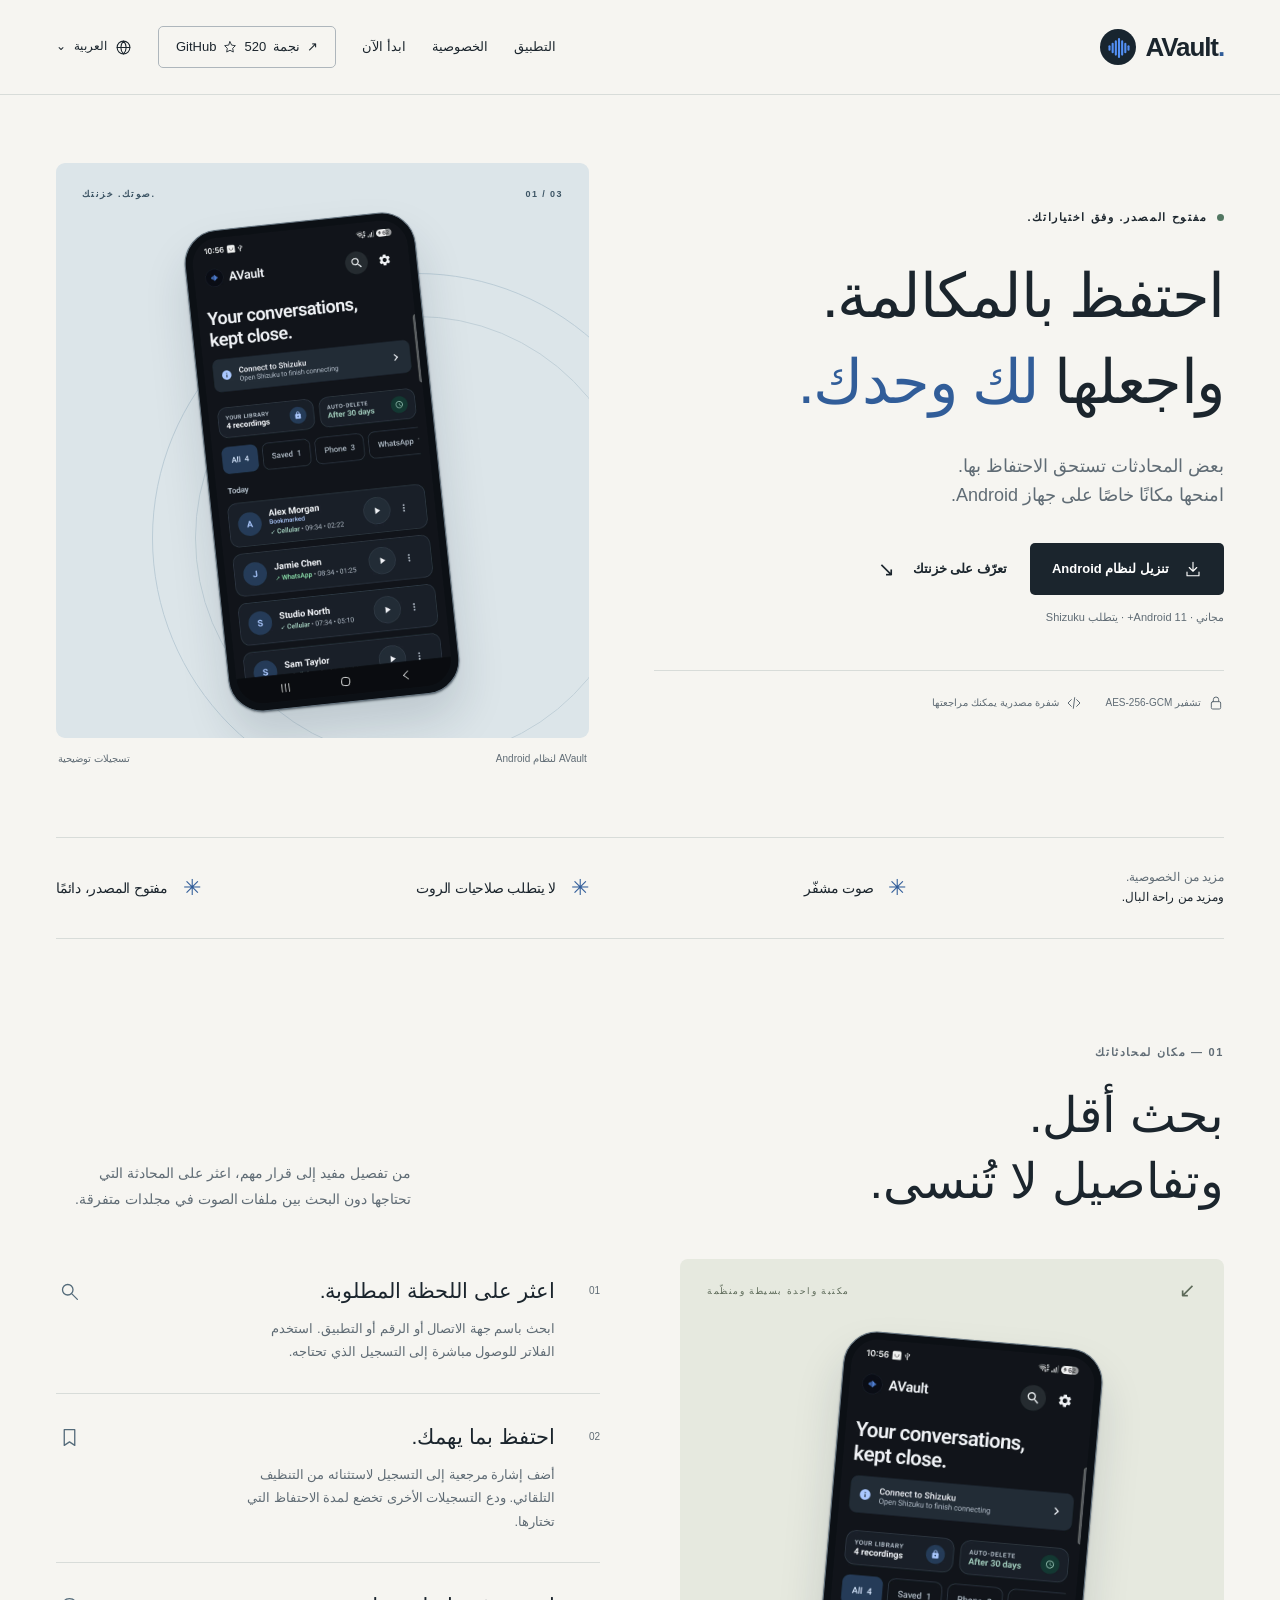
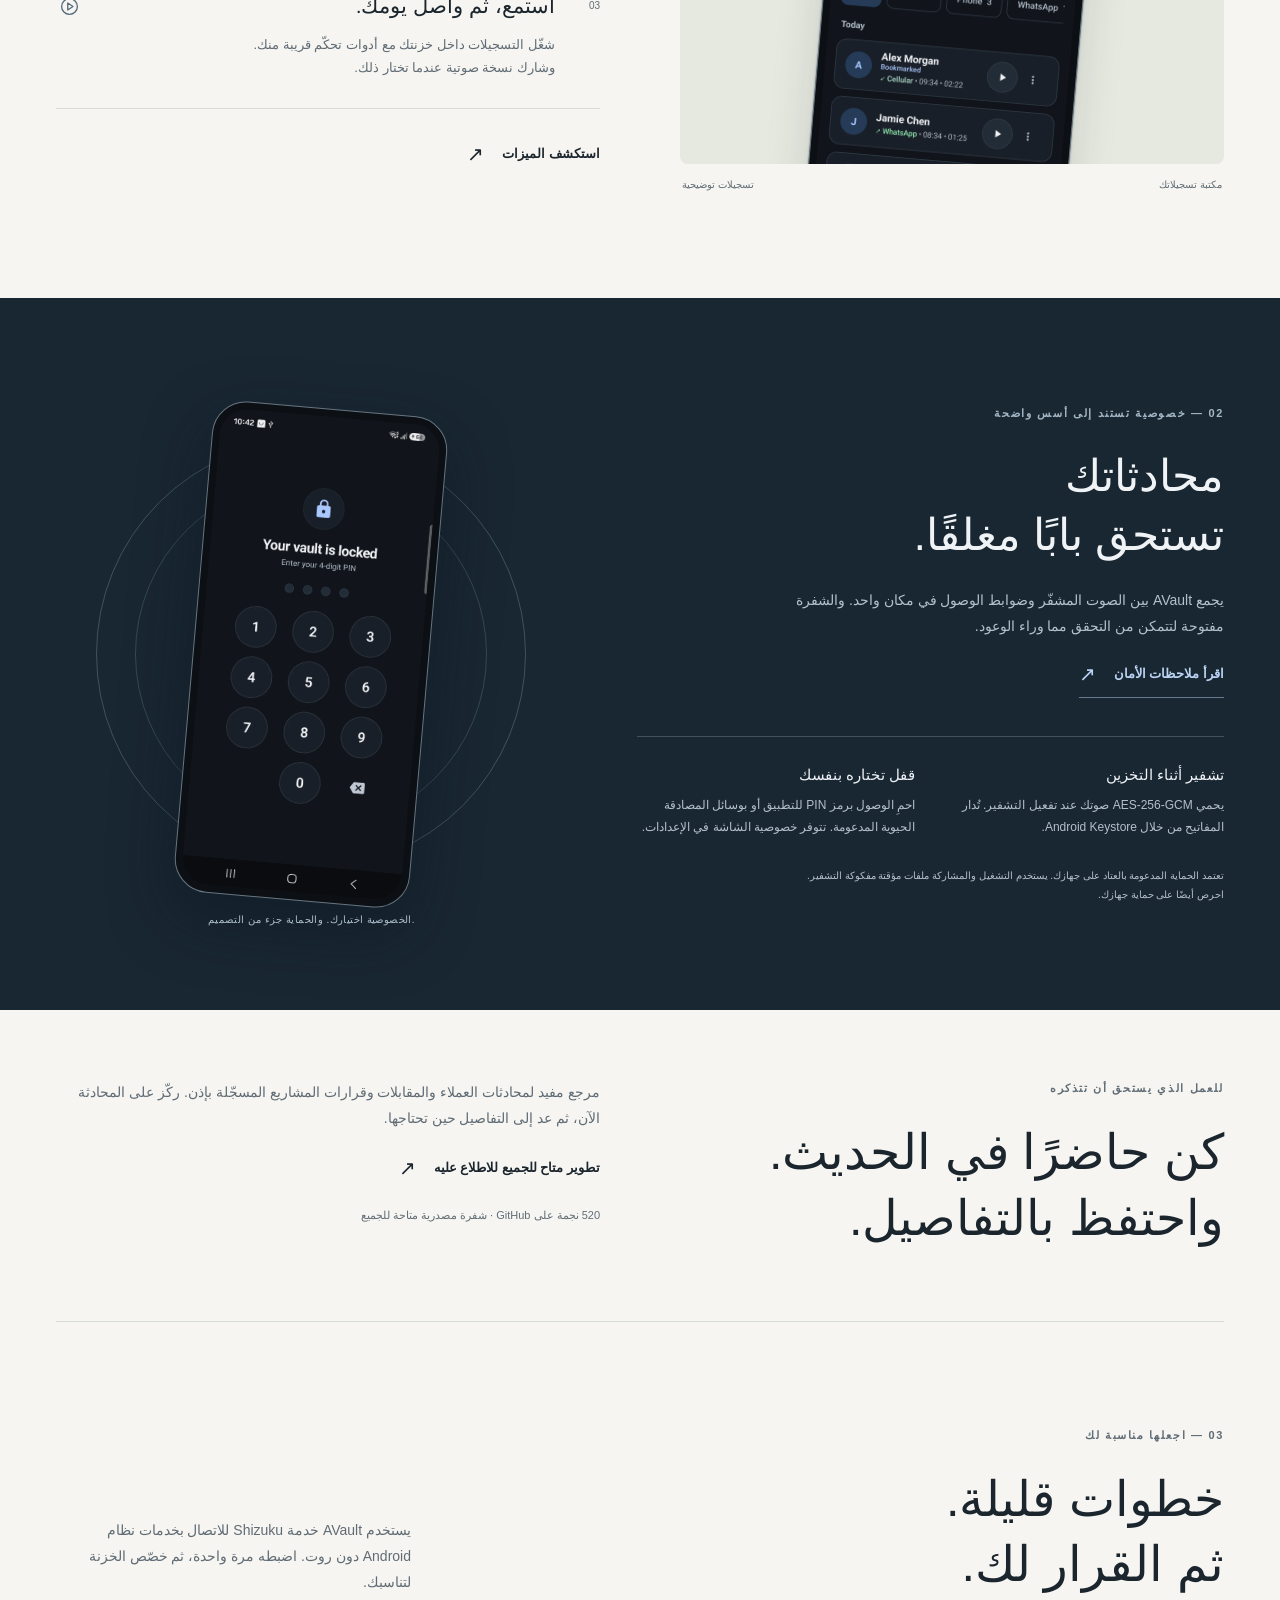
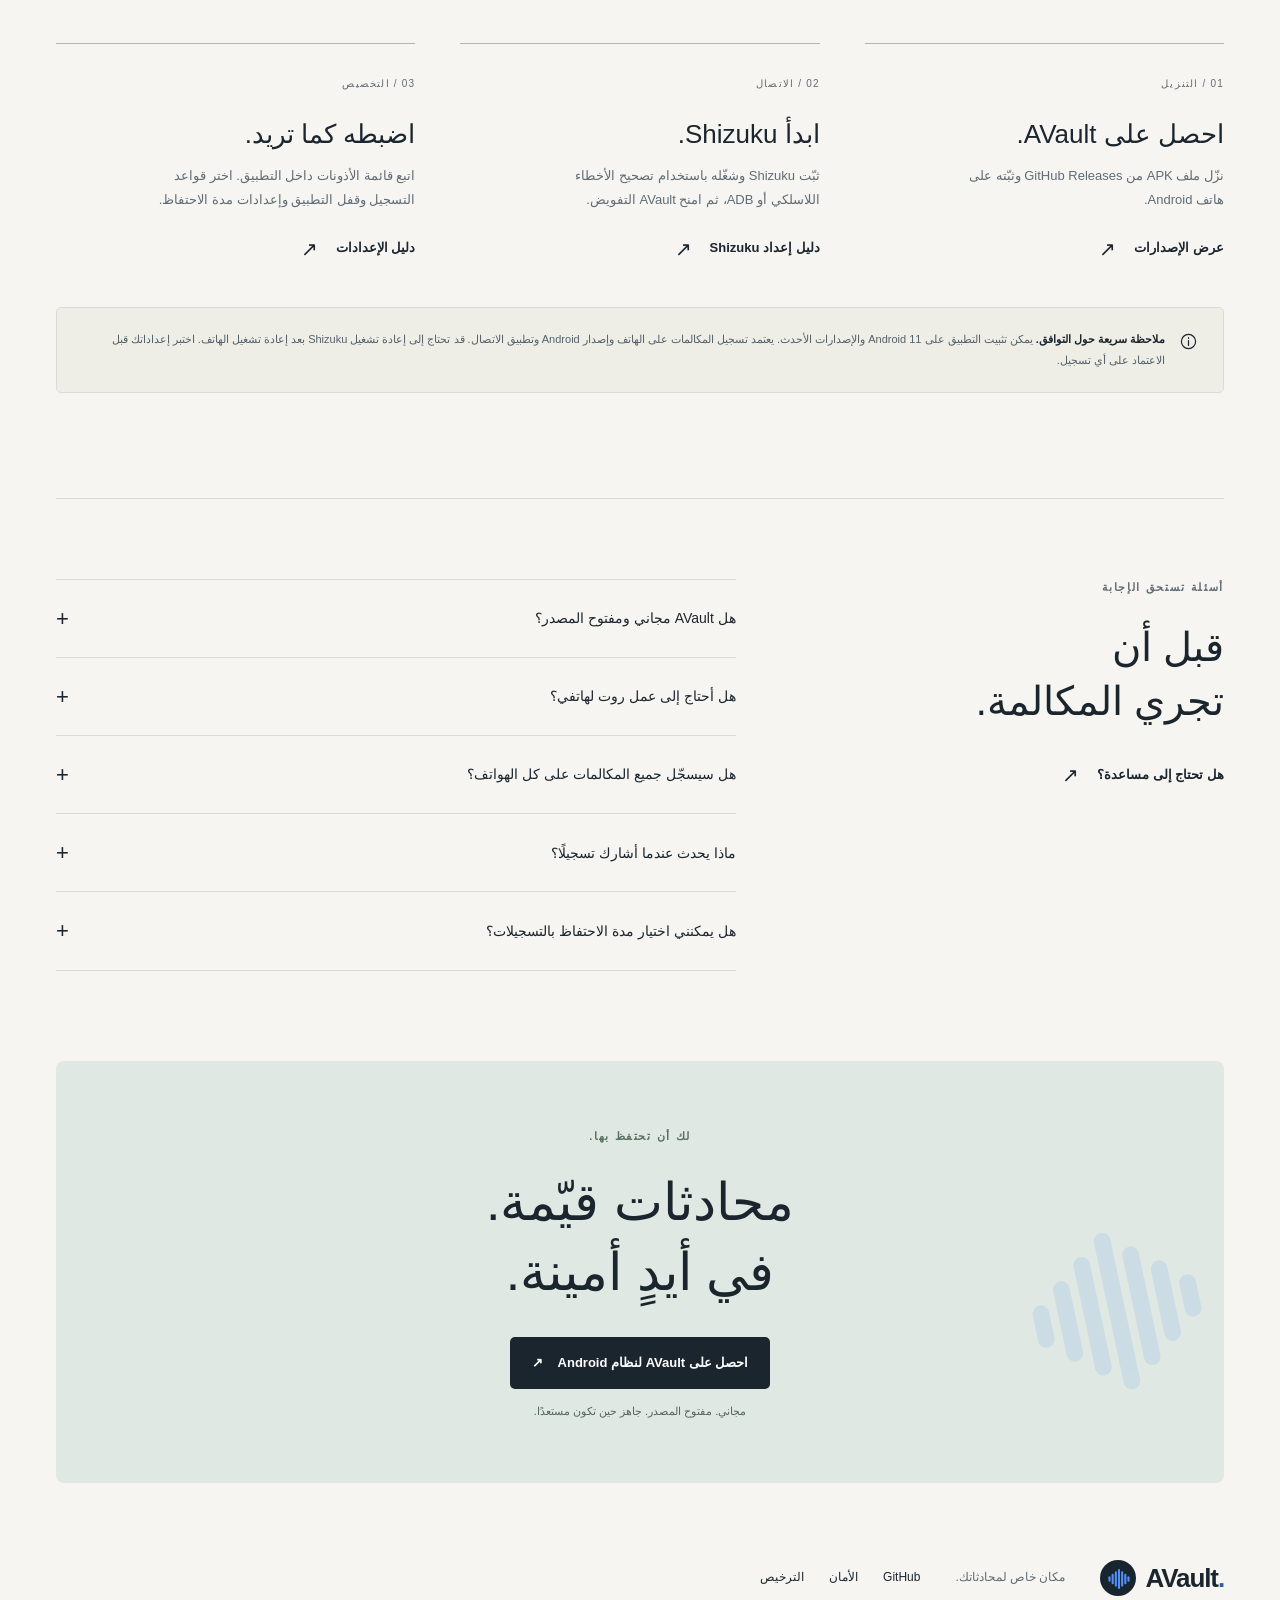
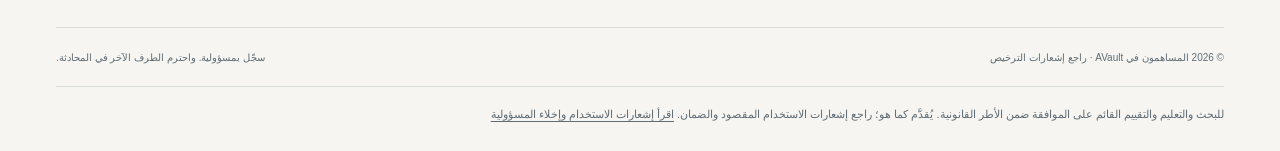
==== commit ae54151f: "Document research use and liability notices, prepare AVault 2.0.1" ====
--- a/docs/ar/index.html
+++ b/docs/ar/index.html
@@ -42,12 +42,15 @@
       "name": "AVault",
       "operatingSystem": "Android 11 or later",
       "applicationCategory": "UtilitiesApplication",
-      "softwareVersion": "2.0.0",
+      "softwareVersion": "2.0.1",
       "description": "مسجّل مكالمات وخزنة صوتية مشفّرة مفتوحا المصدر لنظام Android مع قفل للتطبيق وبحث وإشارات مرجعية ومدة احتفاظ قابلة للتخصيص. يتطلب Shizuku؛ ويختلف دعم التسجيل بحسب الجهاز.",
       "url": "https://arpanjot-coding.github.io/AVault/ar/",
       "downloadUrl": "https://github.com/arpanjot-coding/AVault/releases/latest",
       "codeRepository": "https://github.com/arpanjot-coding/AVault",
-      "license": "https://www.gnu.org/licenses/gpl-3.0.html",
+      "license": [
+        "https://github.com/arpanjot-coding/AVault/blob/main/LICENSE",
+        "https://github.com/arpanjot-coding/AVault/blob/main/LICENSES/GPL-3.0-or-later.txt"
+      ],
       "screenshot": "https://arpanjot-coding.github.io/AVault/assets/library.webp",
       "offers": {
         "@type": "Offer",
@@ -108,7 +111,7 @@
       <div class="privacy-copy"><p class="eyebrow">02 — خصوصية تستند إلى أسس واضحة</p><h2 id="privacy-title">محادثاتك<br>تستحق بابًا مغلقًا.</h2><p>يجمع AVault بين الصوت المشفّر وضوابط الوصول في مكان واحد. والشفرة مفتوحة لتتمكن من التحقق مما وراء الوعود.</p><a class="text-link" href="https://github.com/arpanjot-coding/AVault/blob/main/SECURITY.md">اقرأ ملاحظات الأمان <span aria-hidden="true">↗</span></a><div class="security-details"><article><h3>تشفير أثناء التخزين</h3><p>يحمي AES-256-GCM صوتك عند تفعيل التشفير. تُدار المفاتيح من خلال Android Keystore.</p></article><article><h3>قفل تختاره بنفسك</h3><p>احمِ الوصول برمز PIN للتطبيق أو بوسائل المصادقة الحيوية المدعومة. تتوفر خصوصية الشاشة في الإعدادات.</p></article></div><p class="privacy-footnote">تعتمد الحماية المدعومة بالعتاد على جهازك. يستخدم التشغيل والمشاركة ملفات مؤقتة مفكوكة التشفير. احرص أيضًا على حماية جهازك.</p></div>
       <figure class="privacy-visual"><div class="privacy-ring" aria-hidden="true"></div><div class="phone lock-phone"><img src="../assets/lock.webp" width="1080" height="2340" alt="شاشة قفل AVault مع لوحة أرقام لرمز PIN من أربعة أرقام." loading="lazy"></div><figcaption>الخصوصية اختيارك. والحماية جزء من التصميم.</figcaption></figure>
     </div></section>
-    <section class="professional-section wrap" aria-labelledby="professional-title"><div><p class="eyebrow">للعمل الذي يستحق أن تتذكره</p><h2 id="professional-title">كن حاضرًا في الحديث.<br>واحتفظ بالتفاصيل.</h2></div><div><p>مرجع مفيد لمحادثات العملاء والمقابلات وقرارات المشاريع المسجّلة بإذن. ركّز على المحادثة الآن، ثم عد إلى التفاصيل حين تحتاجها.</p><a class="text-link" href="https://github.com/arpanjot-coding/AVault">تطوير متاح للجميع للاطلاع عليه <span aria-hidden="true">↗</span></a><p class="project-proof"><span data-github-stars title="GitHub snapshot: 2 November 2026">520</span> نجمة على GitHub · GPL-3.0-or-later</p></div></section>
+    <section class="professional-section wrap" aria-labelledby="professional-title"><div><p class="eyebrow">للعمل الذي يستحق أن تتذكره</p><h2 id="professional-title">كن حاضرًا في الحديث.<br>واحتفظ بالتفاصيل.</h2></div><div><p>مرجع مفيد لمحادثات العملاء والمقابلات وقرارات المشاريع المسجّلة بإذن. ركّز على المحادثة الآن، ثم عد إلى التفاصيل حين تحتاجها.</p><a class="text-link" href="https://github.com/arpanjot-coding/AVault">تطوير متاح للجميع للاطلاع عليه <span aria-hidden="true">↗</span></a><p class="project-proof"><span data-github-stars title="GitHub snapshot: 2 November 2026">520</span> نجمة على GitHub · شفرة مصدرية متاحة للجميع</p></div></section>
     <section class="setup-section wrap section" id="setup" aria-labelledby="setup-title">
       <div class="section-heading"><p class="eyebrow">03 — اجعلها مناسبة لك</p><div class="heading-row"><h2 id="setup-title">خطوات قليلة.<br>ثم القرار لك.</h2><p>يستخدم AVault خدمة Shizuku للاتصال بخدمات نظام Android دون روت. اضبطه مرة واحدة، ثم خصّص الخزنة لتناسبك.</p></div></div>
       <ol class="setup-steps">
@@ -119,7 +122,7 @@
       <div class="compatibility-note"><svg viewbox="0 0 24 24" aria-hidden="true"><circle cx="12" cy="12" r="9" /><path d="M12 11v6m0-10v1" /></svg><p><strong>ملاحظة سريعة حول التوافق.</strong> يمكن تثبيت التطبيق على Android 11 والإصدارات الأحدث. يعتمد تسجيل المكالمات على الهاتف وإصدار Android وتطبيق الاتصال. قد تحتاج إلى إعادة تشغيل Shizuku بعد إعادة تشغيل الهاتف. اختبر إعداداتك قبل الاعتماد على أي تسجيل.</p></div>
     </section>
     <section class="faq-section wrap section" aria-labelledby="faq-title"><div><p class="eyebrow">أسئلة تستحق الإجابة</p><h2 id="faq-title">قبل أن<br> تجري المكالمة.</h2><a class="text-link" href="https://github.com/arpanjot-coding/AVault/issues">هل تحتاج إلى مساعدة؟ <span aria-hidden="true">↗</span></a></div><div class="faq-list">
-      <details><summary>هل AVault مجاني ومفتوح المصدر؟<span aria-hidden="true">+</span></summary><p>نعم. AVault مجاني، وشفرته متاحة بموجب GNU General Public License v3 أو أحدث. يمكنك مراجعة التنفيذ والمساهمة عبر GitHub.</p></details>
+      <details><summary>هل AVault مجاني ومفتوح المصدر؟<span aria-hidden="true">+</span></summary><p>نعم. AVault مجاني وشفرته المصدرية متاحة للجميع. يتضمن المستودع ملف LICENSE بترخيص MIT وإشعارات GPL في ملفات الشفرة المصدرية؛ راجع ملاحظات الترخيص قبل إعادة التوزيع. يمكنك مراجعة الشفرة والمساهمة عبر GitHub.</p></details>
       <details><summary>هل أحتاج إلى عمل روت لهاتفي؟<span aria-hidden="true">+</span></summary><p>لا. يستخدم AVault خدمة Shizuku للوصول إلى خدمات النظام اللازمة للتسجيل. ستحتاج إلى تشغيل Shizuku ومنح الأذونات المطلوبة أثناء الإعداد.</p></details>
       <details><summary>هل سيسجّل جميع المكالمات على كل الهواتف؟<span aria-hidden="true">+</span></summary><p>يختلف دعم التسجيل بحسب الشركة المصنّعة وإصدار Android وتطبيق الاتصال. وقد يفرض تطبيق الاتصال التابع لجهة خارجية قيودًا على التسجيل. أجرِ تسجيلًا تجريبيًا للتحقق من إعداداتك.</p></details>
       <details><summary>ماذا يحدث عندما أشارك تسجيلًا؟<span aria-hidden="true">+</span></summary><p>تؤدي مشاركة تسجيل مشفّر إلى إنشاء نسخة صوتية مفكوكة التشفير للتطبيق الذي تختاره. هذه النسخة ليست مشمولة بحماية خزنتك. لا تشاركها إلا مع جهة تثق بها.</p></details>
@@ -127,6 +130,6 @@
     </div></section>
     <section class="closing wrap" aria-labelledby="closing-title"><div class="closing-wave" aria-hidden="true"><img src="../logo.svg" width="120" height="120" alt=""></div><p class="eyebrow">لك أن تحتفظ بها.</p><h2 id="closing-title">محادثات قيّمة.<br>في أيدٍ أمينة.</h2><a class="button button-dark" href="https://github.com/arpanjot-coding/AVault/releases/latest">احصل على AVault لنظام Android <span aria-hidden="true">↗</span></a><p class="download-note">مجاني. مفتوح المصدر. جاهز حين تكون مستعدًا.</p></section>
   </main>
-  <footer class="footer wrap"><div class="footer-top"><a class="brand" href="#"><span class="brand-icon"><img src="../logo.svg" width="38" height="38" alt=""></span>AVault<span class="brand-period">.</span></a><p>مكان خاص لمحادثاتك.</p><nav aria-label="التنقل في تذييل الصفحة"><a href="https://github.com/arpanjot-coding/AVault">GitHub</a><a href="https://github.com/arpanjot-coding/AVault/blob/main/SECURITY.md">الأمان</a><a href="https://github.com/arpanjot-coding/AVault/blob/main/LICENSE">الترخيص</a></nav></div><div class="footer-bottom"><p>© 2026 المساهمون في AVault · GPL-3.0-or-later</p><p>سجّل بمسؤولية. واحترم الطرف الآخر في المحادثة.</p></div></footer>
+  <footer class="footer wrap"><div class="footer-top"><a class="brand" href="#"><span class="brand-icon"><img src="../logo.svg" width="38" height="38" alt=""></span>AVault<span class="brand-period">.</span></a><p>مكان خاص لمحادثاتك.</p><nav aria-label="التنقل في تذييل الصفحة"><a href="https://github.com/arpanjot-coding/AVault">GitHub</a><a href="https://github.com/arpanjot-coding/AVault/blob/main/SECURITY.md">الأمان</a><a href="https://github.com/arpanjot-coding/AVault/blob/main/LICENSE">الترخيص</a></nav></div><div class="footer-bottom"><p>© 2026 المساهمون في AVault · راجع إشعارات الترخيص</p><p>سجّل بمسؤولية. واحترم الطرف الآخر في المحادثة.</p></div><p class="use-notice">للبحث والتعليم والتقييم القائم على الموافقة ضمن الأطر القانونية. يُقدَّم كما هو؛ راجع إشعارات الاستخدام المقصود والضمان. <a href="https://github.com/arpanjot-coding/AVault/blob/main/DISCLAIMER.md">اقرأ إشعارات الاستخدام وإخلاء المسؤولية</a></p></footer>
 </body>
 </html>
--- a/docs/styles.css
+++ b/docs/styles.css
@@ -1570,3 +1570,6 @@
 [lang="hi"] .hero h1,[lang="th"] .hero h1 { line-height: 1.4; letter-spacing: 0; }
 @media(max-width:600px) { html:not([lang="en"]) .hero h1 { font-size: 43px; } }
 .brand, .nav-source { direction: ltr; }
+
+.use-notice { font-size: 11px; line-height: 1.8; color: var(--muted); border-top: 1px solid var(--line); padding-top: 18px; margin: 20px 0 0; }
+.use-notice a { text-decoration: underline; text-underline-offset: 3px; }
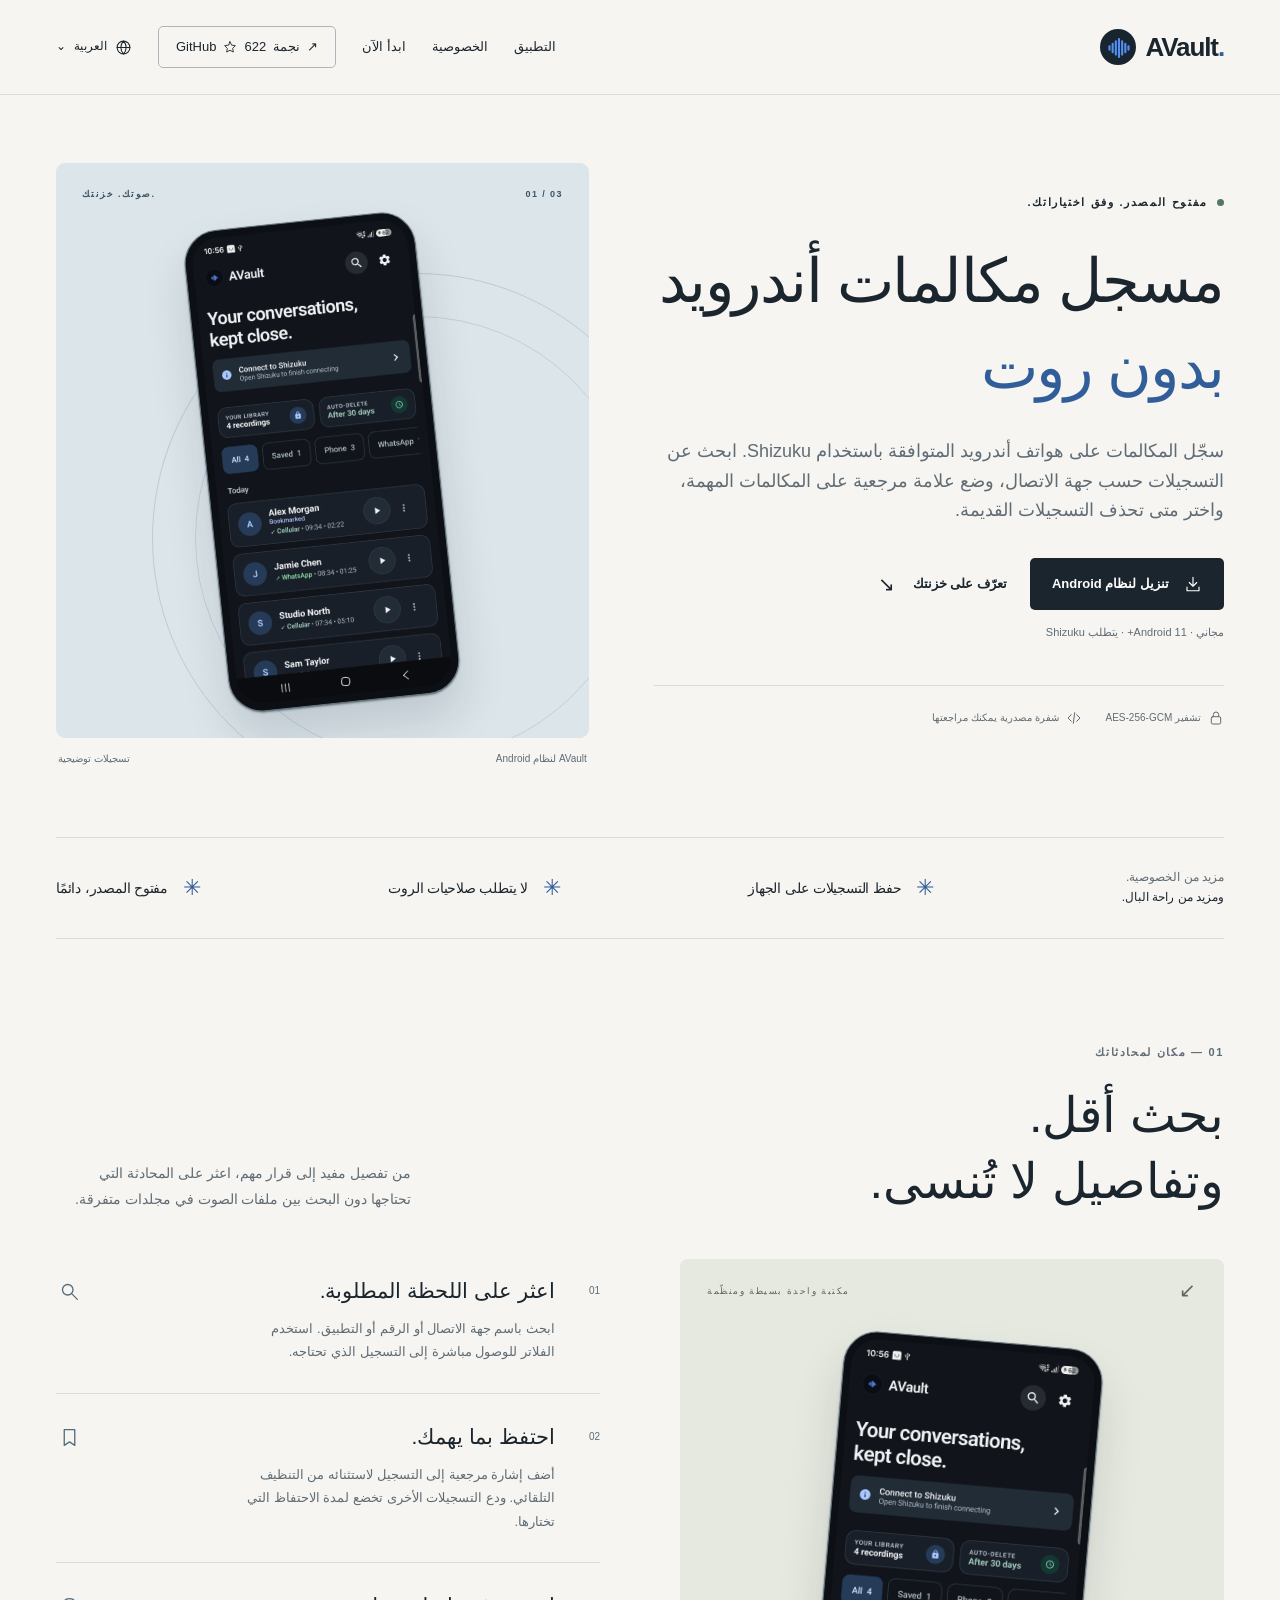
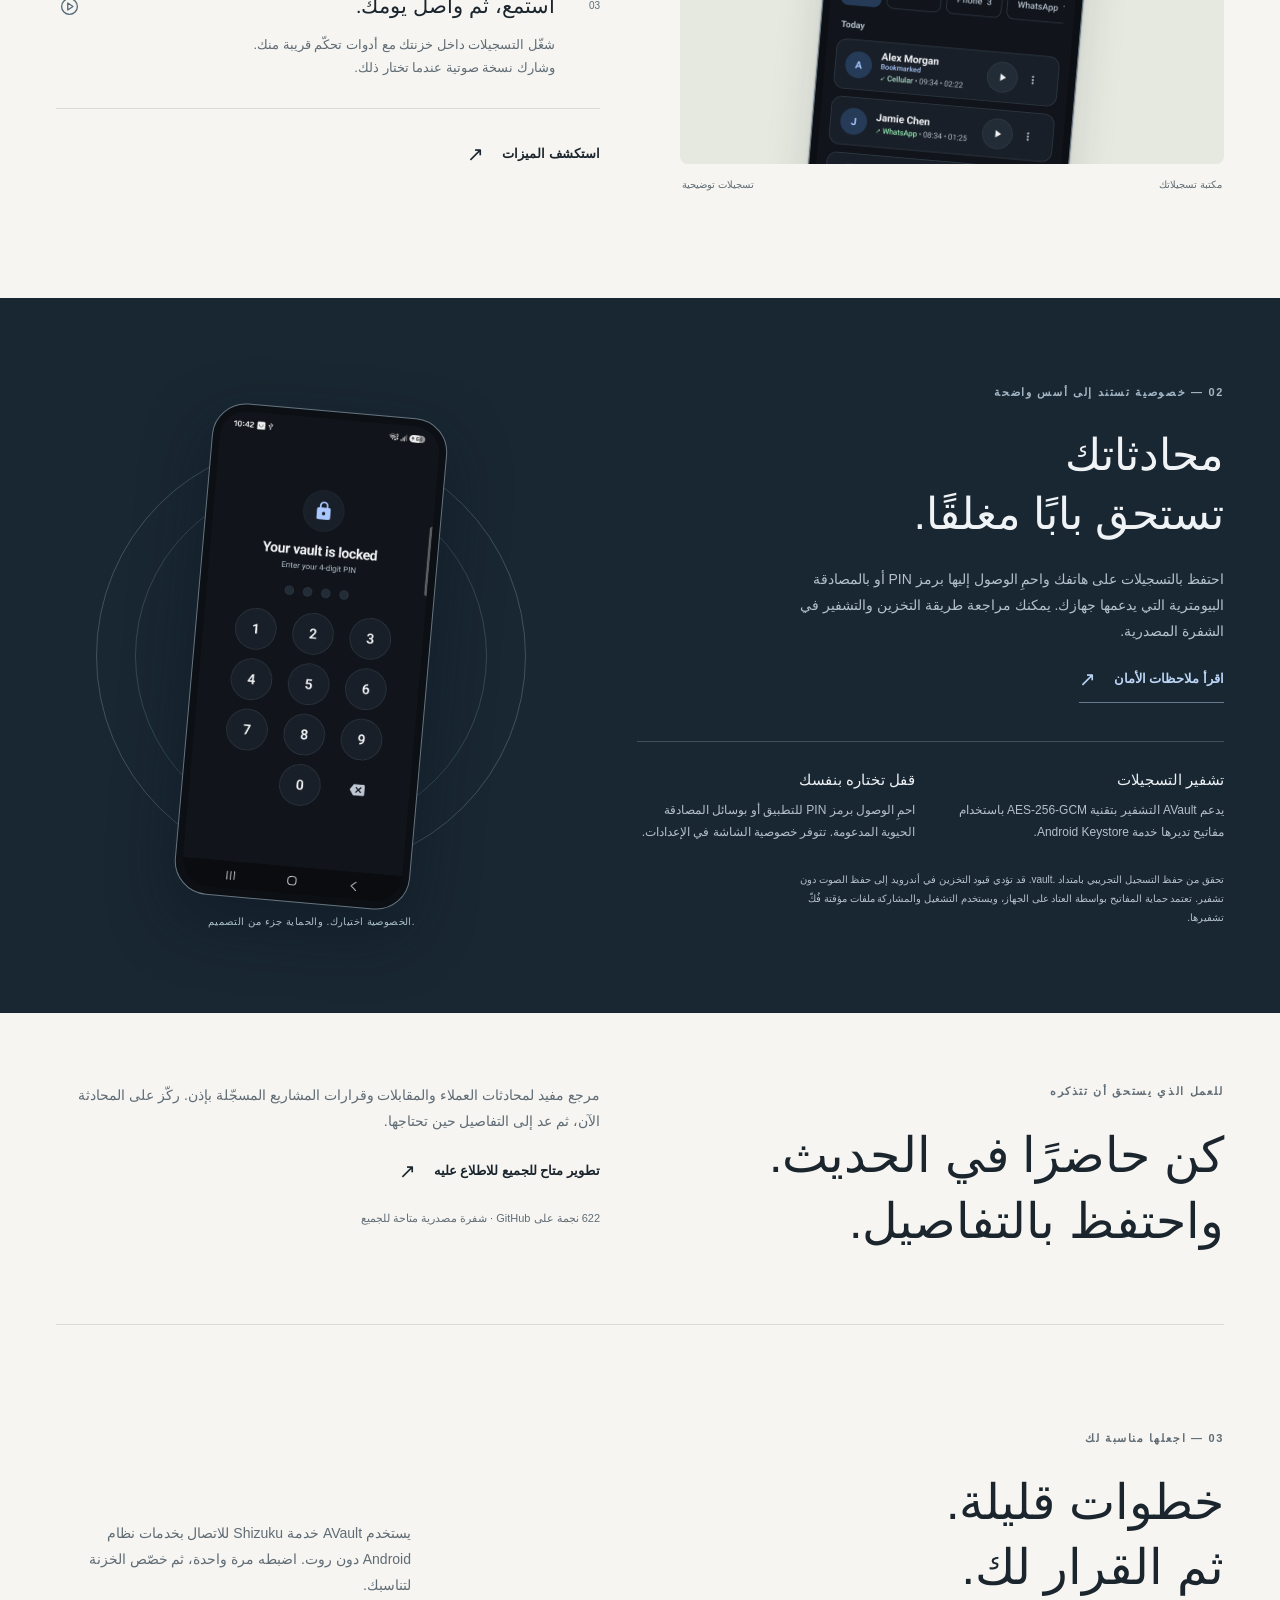
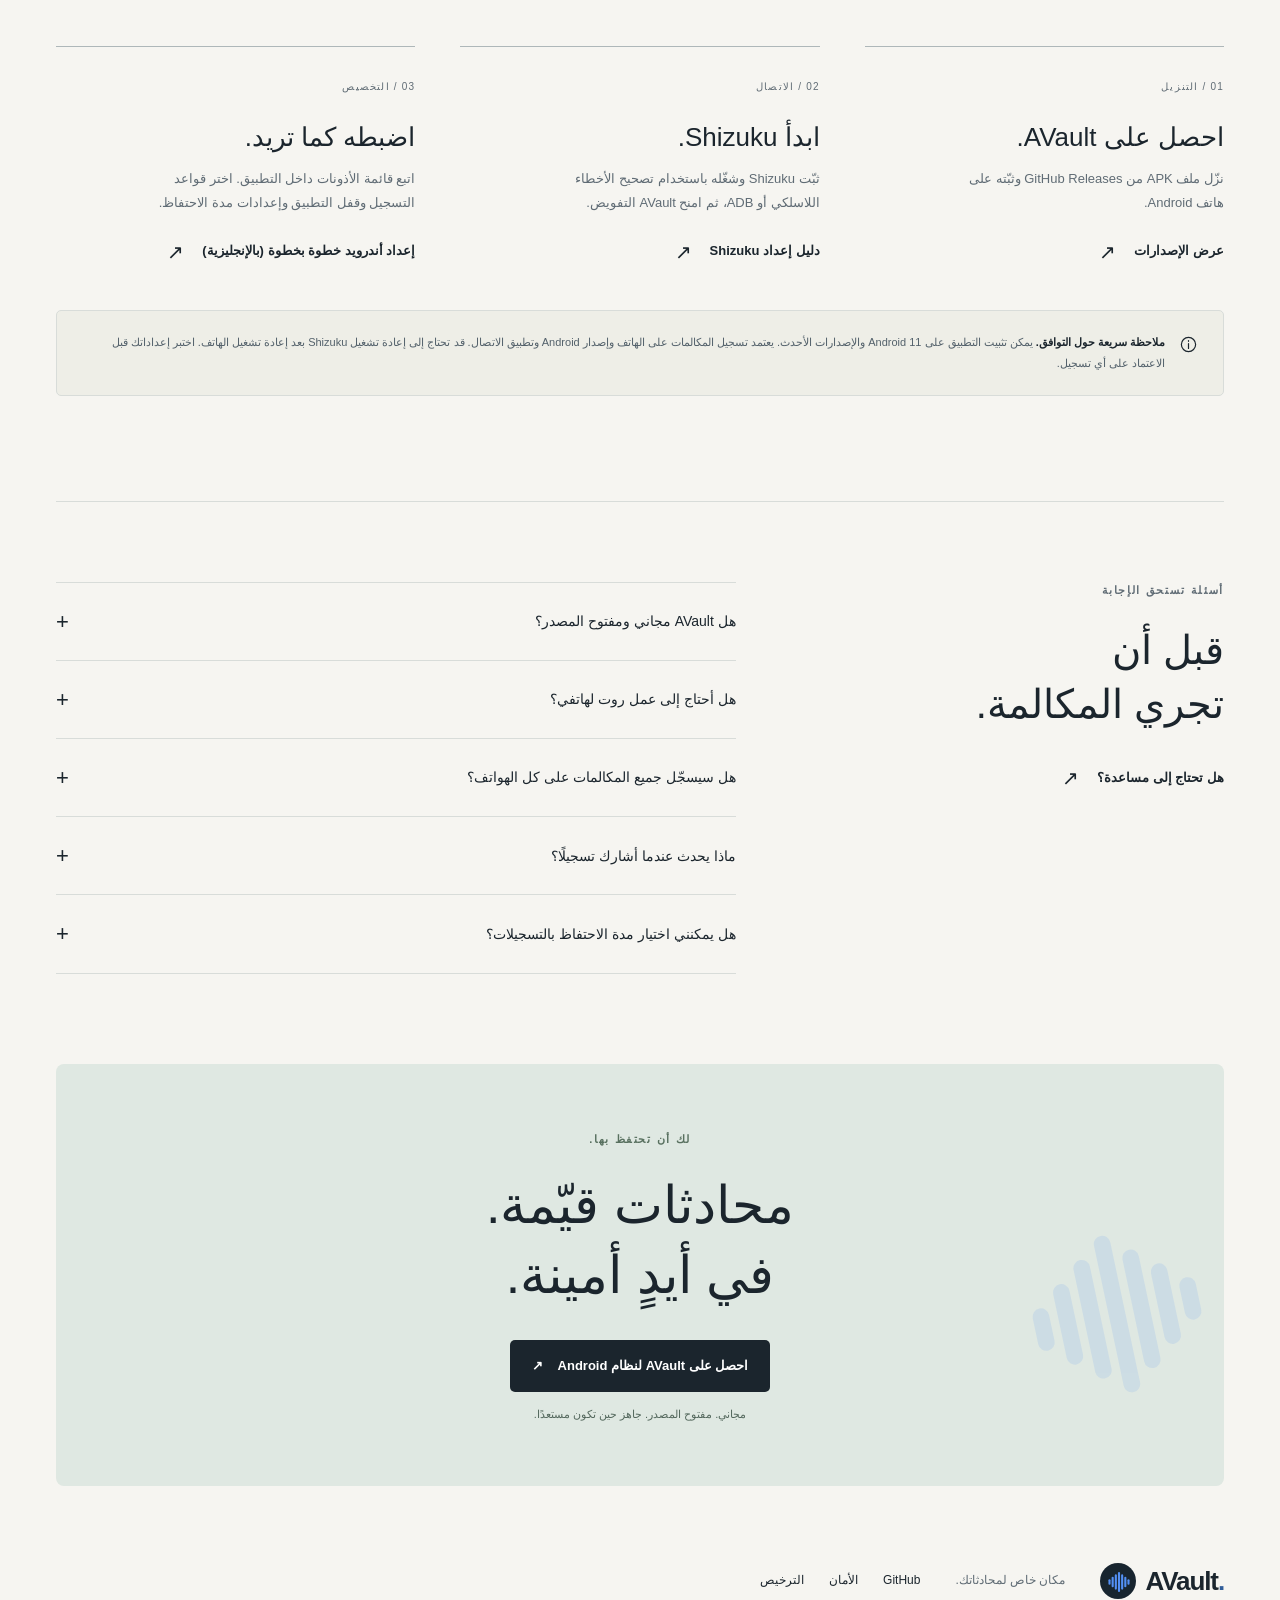
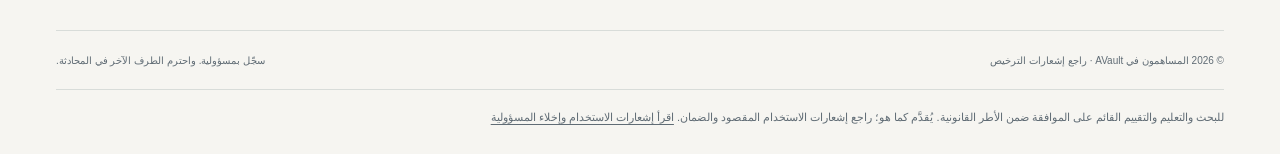
==== commit 54bd3114: "Improve AVault search metadata and add an Android setup guide" ====
--- a/docs/ar/index.html
+++ b/docs/ar/index.html
@@ -4,8 +4,8 @@
   <meta charset="utf-8">
   <meta name="viewport" content="width=device-width, initial-scale=1">
   <meta name="theme-color" content="#f6f5f1">
-  <title>AVault — مسجّل مكالمات خاص &amp; خزنة صوتية لنظام Android</title>
-  <meta name="description" content="احتفظ بمحادثاتك مع AVault، مسجّل مكالمات مفتوح المصدر لنظام Android مع تشفير AES-256-GCM وقفل للتطبيق وبحث واحتفاظ تلقائي. يتطلب Shizuku.">
+  <title>مسجل مكالمات أندرويد بدون روت | AVault</title>
+  <meta name="description" content="نزّل AVault، مسجل مكالمات مجاني لأندرويد يعمل مع Shizuku بدون روت. ابحث في المكالمات المحفوظة، واضبط رمز PIN للتطبيق، وحدد مدة الاحتفاظ بالتسجيلات.">
   <meta name="robots" content="index,follow,max-image-preview:large">
   <link rel="canonical" href="https://arpanjot-coding.github.io/AVault/ar/">
   <link rel="icon" type="image/png" href="../icon.png">
@@ -14,15 +14,15 @@
   <meta property="og:locale" content="ar_AR">
   <meta property="og:site_name" content="AVault">
   <meta property="og:url" content="https://arpanjot-coding.github.io/AVault/ar/">
-  <meta property="og:title" content="AVault — احتفظ بالمكالمة. واجعلها لك وحدك.">
-  <meta property="og:description" content="مسجّل مكالمات وخزنة صوتية مشفّرة مفتوحا المصدر لنظام Android. تنظيم مدروس. وتحكّم كامل بين يديك.">
+  <meta property="og:title" content="مسجل مكالمات أندرويد بدون روت | AVault">
+  <meta property="og:description" content="نزّل AVault، مسجل مكالمات مجاني لأندرويد يعمل مع Shizuku بدون روت. ابحث في المكالمات المحفوظة، واضبط رمز PIN للتطبيق، وحدد مدة الاحتفاظ بالتسجيلات.">
   <meta property="og:image" content="https://arpanjot-coding.github.io/AVault/assets/social-card.jpg">
-  <meta property="og:image:width" content="1200">
+  <meta property="og:image:width" content="1199">
   <meta property="og:image:height" content="630">
   <meta property="og:image:alt" content="AVault — احتفظ بالمكالمة. واجعلها لك وحدك. مكتبة تسجيلاتك على Android.">
   <meta name="twitter:card" content="summary_large_image">
-  <meta name="twitter:title" content="AVault — احتفظ بالمكالمة. واجعلها لك وحدك.">
-  <meta name="twitter:description" content="مسجّل مكالمات مفتوح المصدر لنظام Android مع خزنة صوتية مشفّرة.">
+  <meta name="twitter:title" content="مسجل مكالمات أندرويد بدون روت | AVault">
+  <meta name="twitter:description" content="نزّل AVault، مسجل مكالمات مجاني لأندرويد يعمل مع Shizuku بدون روت. ابحث في المكالمات المحفوظة، واضبط رمز PIN للتطبيق، وحدد مدة الاحتفاظ بالتسجيلات.">
   <meta name="twitter:image" content="https://arpanjot-coding.github.io/AVault/assets/social-card.jpg">
   <link rel="stylesheet" href="../styles.css">
   <link rel="preload" href="../assets/library.webp" as="image" type="image/webp">
@@ -31,33 +31,37 @@
   "@graph": [
     {
       "@type": "WebSite",
-      "@id": "https://arpanjot-coding.github.io/AVault/ar/#website",
+      "@id": "https://arpanjot-coding.github.io/AVault/#website",
       "name": "AVault",
+      "url": "https://arpanjot-coding.github.io/AVault/"
+    },
+    {
+      "@type": "WebPage",
+      "isPartOf": {
+        "@id": "https://arpanjot-coding.github.io/AVault/#website"
+      },
+      "mainEntity": {
+        "@id": "https://arpanjot-coding.github.io/AVault/#app"
+      },
+      "@id": "https://arpanjot-coding.github.io/AVault/ar/#page",
       "url": "https://arpanjot-coding.github.io/AVault/ar/",
       "inLanguage": "ar"
     },
     {
       "@type": "SoftwareApplication",
-      "@id": "https://arpanjot-coding.github.io/AVault/ar/#app",
+      "@id": "https://arpanjot-coding.github.io/AVault/#app",
       "name": "AVault",
       "operatingSystem": "Android 11 or later",
       "applicationCategory": "UtilitiesApplication",
-      "softwareVersion": "2.0.1",
-      "description": "مسجّل مكالمات وخزنة صوتية مشفّرة مفتوحا المصدر لنظام Android مع قفل للتطبيق وبحث وإشارات مرجعية ومدة احتفاظ قابلة للتخصيص. يتطلب Shizuku؛ ويختلف دعم التسجيل بحسب الجهاز.",
-      "url": "https://arpanjot-coding.github.io/AVault/ar/",
+      "description": "نزّل AVault، مسجل مكالمات مجاني لأندرويد يعمل مع Shizuku بدون روت. ابحث في المكالمات المحفوظة، واضبط رمز PIN للتطبيق، وحدد مدة الاحتفاظ بالتسجيلات.",
+      "url": "https://arpanjot-coding.github.io/AVault/",
       "downloadUrl": "https://github.com/arpanjot-coding/AVault/releases/latest",
-      "codeRepository": "https://github.com/arpanjot-coding/AVault",
-      "license": [
-        "https://github.com/arpanjot-coding/AVault/blob/main/LICENSE",
-        "https://github.com/arpanjot-coding/AVault/blob/main/LICENSES/GPL-3.0-or-later.txt"
-      ],
+      "sameAs": "https://github.com/arpanjot-coding/AVault",
       "screenshot": "https://arpanjot-coding.github.io/AVault/assets/library.webp",
       "offers": {
         "@type": "Offer",
-        "price": "0",
-        "priceCurrency": "USD"
-      },
-      "inLanguage": "ar"
+        "price": 0
+      }
     }
   ]
 }</script>
@@ -81,21 +85,21 @@
   <header class="header"><div class="wrap navigation">
     <a class="brand" href="#" aria-label="الصفحة الرئيسية لـ AVault"><span class="brand-icon"><img src="../logo.svg" width="38" height="38" alt=""></span>AVault<span class="brand-period">.</span></a>
     <button class="menu-toggle" type="button" aria-expanded="false" aria-controls="navigation-links">القائمة <span aria-hidden="true">+</span></button>
-    <nav id="navigation-links" aria-label="التنقل الرئيسي"><a href="#product">التطبيق</a><a href="#privacy">الخصوصية</a><a href="#setup">ابدأ الآن</a><a class="nav-source" href="https://github.com/arpanjot-coding/AVault">GitHub <svg viewbox="0 0 24 24" aria-hidden="true"><path d="m12 3 2.8 5.8 6.4.9-4.6 4.5 1.1 6.4-5.7-3-5.7 3 1.1-6.4L2.8 9.7l6.4-.9z" /></svg><span data-github-stars title="GitHub snapshot: 2 November 2026">520</span><span class="star-label">نجمة</span><span aria-hidden="true">↗</span></a><details class="language-picker"><summary><svg viewBox="0 0 24 24" aria-hidden="true"><circle cx="12" cy="12" r="9"/><path d="M3 12h18M12 3c5 5 5 13 0 18-5-5-5-13 0-18"/></svg>العربية<span aria-hidden="true">⌄</span></summary><ul><li><a href=".././" lang="en" hreflang="en">English</a></li><li><a href="../ru/" lang="ru" hreflang="ru">Русский</a></li><li><a href="../zh/" lang="zh" hreflang="zh">简体中文</a></li><li><a href="../ja/" lang="ja" hreflang="ja">日本語</a></li><li><a href="../vi/" lang="vi" hreflang="vi">Tiếng Việt</a></li><li><a href="../th/" lang="th" hreflang="th">ไทย</a></li><li><a href="../hi/" lang="hi" hreflang="hi">हिन्दी</a></li><li><a href="../ar/" lang="ar" hreflang="ar" aria-current="page">العربية</a></li><li><a href="../fr/" lang="fr" hreflang="fr">Français</a></li><li><a href="../de/" lang="de" hreflang="de">Deutsch</a></li><li><a href="../es/" lang="es" hreflang="es">Español</a></li><li><a href="../it/" lang="it" hreflang="it">Italiano</a></li></ul></details></nav>
+    <nav id="navigation-links" aria-label="التنقل الرئيسي"><a href="#product">التطبيق</a><a href="#privacy">الخصوصية</a><a href="#setup">ابدأ الآن</a><a class="nav-source" href="https://github.com/arpanjot-coding/AVault">GitHub <svg viewbox="0 0 24 24" aria-hidden="true"><path d="m12 3 2.8 5.8 6.4.9-4.6 4.5 1.1 6.4-5.7-3-5.7 3 1.1-6.4L2.8 9.7l6.4-.9z" /></svg><span data-github-stars title="GitHub snapshot: 11 November 2026">622</span><span class="star-label">نجمة</span><span aria-hidden="true">↗</span></a><details class="language-picker"><summary><svg viewBox="0 0 24 24" aria-hidden="true"><circle cx="12" cy="12" r="9"/><path d="M3 12h18M12 3c5 5 5 13 0 18-5-5-5-13 0-18"/></svg>العربية<span aria-hidden="true">⌄</span></summary><ul><li><a href=".././" lang="en" hreflang="en">English</a></li><li><a href="../ru/" lang="ru" hreflang="ru">Русский</a></li><li><a href="../zh/" lang="zh" hreflang="zh">简体中文</a></li><li><a href="../ja/" lang="ja" hreflang="ja">日本語</a></li><li><a href="../vi/" lang="vi" hreflang="vi">Tiếng Việt</a></li><li><a href="../th/" lang="th" hreflang="th">ไทย</a></li><li><a href="../hi/" lang="hi" hreflang="hi">हिन्दी</a></li><li><a href="../ar/" lang="ar" hreflang="ar" aria-current="page">العربية</a></li><li><a href="../fr/" lang="fr" hreflang="fr">Français</a></li><li><a href="../de/" lang="de" hreflang="de">Deutsch</a></li><li><a href="../es/" lang="es" hreflang="es">Español</a></li><li><a href="../it/" lang="it" hreflang="it">Italiano</a></li></ul></details></nav>
   </div></header>
   <main id="main">
     <section class="hero wrap" aria-labelledby="hero-title">
       <div class="hero-copy">
         <p class="eyebrow"><span class="status-dot"></span> مفتوح المصدر. وفق اختياراتك.</p>
-        <h1 id="hero-title">احتفظ بالمكالمة.<br>واجعلها <em>لك وحدك.</em></h1>
-        <p class="hero-description">بعض المحادثات تستحق الاحتفاظ بها.<br class="desktop-break"> امنحها مكانًا خاصًا على جهاز Android.</p>
+        <h1 id="hero-title">مسجل مكالمات أندرويد<br><em>بدون روت</em></h1>
+        <p class="hero-description">سجّل المكالمات على هواتف أندرويد المتوافقة باستخدام Shizuku. ابحث عن التسجيلات حسب جهة الاتصال، وضع علامة مرجعية على المكالمات المهمة، واختر متى تحذف التسجيلات القديمة.</p>
         <div class="hero-actions"><a class="button button-dark" href="https://github.com/arpanjot-coding/AVault/releases/latest"><svg viewbox="0 0 24 24" aria-hidden="true"><path d="M12 3v12m-5-5 5 5 5-5M4 16v5h16v-5" /></svg>تنزيل لنظام Android</a><a class="text-link" href="#product">تعرّف على خزنتك <span aria-hidden="true">↘</span></a></div>
         <p class="download-note">مجاني · Android 11+ · يتطلب Shizuku</p>
         <div class="hero-proof"><span><svg viewbox="0 0 24 24" aria-hidden="true"><rect x="5" y="10" width="14" height="11" rx="2" /><path d="M8 10V7a4 4 0 0 1 8 0v3" /></svg>تشفير AES-256-GCM</span><span><svg viewbox="0 0 24 24" aria-hidden="true"><path d="m8 7-5 5 5 5m8-10 5 5-5 5m-3-13-2 16" /></svg>شفرة مصدرية يمكنك مراجعتها</span></div>
       </div>
       <figure class="hero-stage"><div class="hero-artwork"><div class="stage-top"><span>صوتك. خزنتك.</span><span aria-hidden="true">01 / 03</span></div><div class="stage-orbit" aria-hidden="true"></div><div class="phone hero-phone"><img src="../assets/library.webp" width="1080" height="2340" alt="مكتبة تسجيلات AVault مع البحث والإشارات المرجعية وفلاتر المكالمات. التسجيلات المعروضة أمثلة توضيحية." fetchpriority="high"></div></div><figcaption><span>AVault لنظام Android</span><span>تسجيلات توضيحية</span></figcaption></figure>
     </section>
-    <div class="principles wrap" aria-label="مبادئ المنتج"><p>مزيد من الخصوصية.<br><strong>ومزيد من راحة البال.</strong></p><span>صوت مشفّر</span><span>لا يتطلب صلاحيات الروت</span><span>مفتوح المصدر، دائمًا</span></div>
+    <div class="principles wrap" aria-label="مبادئ المنتج"><p>مزيد من الخصوصية.<br><strong>ومزيد من راحة البال.</strong></p><span>حفظ التسجيلات على الجهاز</span><span>لا يتطلب صلاحيات الروت</span><span>مفتوح المصدر، دائمًا</span></div>
     <section class="product-section wrap section" id="product" aria-labelledby="product-title">
       <div class="section-heading"><p class="eyebrow">01 — مكان لمحادثاتك</p><div class="heading-row"><h2 id="product-title">بحث أقل.<br>وتفاصيل لا تُنسى.</h2><p>من تفصيل مفيد إلى قرار مهم، اعثر على المحادثة التي تحتاجها دون البحث بين ملفات الصوت في مجلدات متفرقة.</p></div></div>
       <div class="product-layout"><figure class="product-figure"><div class="product-visual"><div class="product-visual-caption"><span>مكتبة واحدة بسيطة ومنظّمة</span><span aria-hidden="true">↙</span></div><div class="phone secondary-phone"><img src="../assets/library.webp" width="1080" height="2340" alt="مكتبة AVault تعرض محادثات توضيحية مرتّبة حسب التاريخ." loading="lazy"></div></div><figcaption><span>مكتبة تسجيلاتك</span><span>تسجيلات توضيحية</span></figcaption></figure>
@@ -108,16 +112,16 @@
       </div>
     </section>
     <section class="privacy-section" id="privacy" aria-labelledby="privacy-title"><div class="wrap privacy-layout">
-      <div class="privacy-copy"><p class="eyebrow">02 — خصوصية تستند إلى أسس واضحة</p><h2 id="privacy-title">محادثاتك<br>تستحق بابًا مغلقًا.</h2><p>يجمع AVault بين الصوت المشفّر وضوابط الوصول في مكان واحد. والشفرة مفتوحة لتتمكن من التحقق مما وراء الوعود.</p><a class="text-link" href="https://github.com/arpanjot-coding/AVault/blob/main/SECURITY.md">اقرأ ملاحظات الأمان <span aria-hidden="true">↗</span></a><div class="security-details"><article><h3>تشفير أثناء التخزين</h3><p>يحمي AES-256-GCM صوتك عند تفعيل التشفير. تُدار المفاتيح من خلال Android Keystore.</p></article><article><h3>قفل تختاره بنفسك</h3><p>احمِ الوصول برمز PIN للتطبيق أو بوسائل المصادقة الحيوية المدعومة. تتوفر خصوصية الشاشة في الإعدادات.</p></article></div><p class="privacy-footnote">تعتمد الحماية المدعومة بالعتاد على جهازك. يستخدم التشغيل والمشاركة ملفات مؤقتة مفكوكة التشفير. احرص أيضًا على حماية جهازك.</p></div>
+      <div class="privacy-copy"><p class="eyebrow">02 — خصوصية تستند إلى أسس واضحة</p><h2 id="privacy-title">محادثاتك<br>تستحق بابًا مغلقًا.</h2><p>احتفظ بالتسجيلات على هاتفك واحمِ الوصول إليها برمز PIN أو بالمصادقة البيومترية التي يدعمها جهازك. يمكنك مراجعة طريقة التخزين والتشفير في الشفرة المصدرية.</p><a class="text-link" href="https://github.com/arpanjot-coding/AVault/blob/main/SECURITY.md">اقرأ ملاحظات الأمان <span aria-hidden="true">↗</span></a><div class="security-details"><article><h3>تشفير التسجيلات</h3><p>يدعم AVault التشفير بتقنية AES-256-GCM باستخدام مفاتيح تديرها خدمة Android Keystore.</p></article><article><h3>قفل تختاره بنفسك</h3><p>احمِ الوصول برمز PIN للتطبيق أو بوسائل المصادقة الحيوية المدعومة. تتوفر خصوصية الشاشة في الإعدادات.</p></article></div><p class="privacy-footnote">تحقق من حفظ التسجيل التجريبي بامتداد .vault. قد تؤدي قيود التخزين في أندرويد إلى حفظ الصوت دون تشفير. تعتمد حماية المفاتيح بواسطة العتاد على الجهاز، ويستخدم التشغيل والمشاركة ملفات مؤقتة فُكّ تشفيرها.</p></div>
       <figure class="privacy-visual"><div class="privacy-ring" aria-hidden="true"></div><div class="phone lock-phone"><img src="../assets/lock.webp" width="1080" height="2340" alt="شاشة قفل AVault مع لوحة أرقام لرمز PIN من أربعة أرقام." loading="lazy"></div><figcaption>الخصوصية اختيارك. والحماية جزء من التصميم.</figcaption></figure>
     </div></section>
-    <section class="professional-section wrap" aria-labelledby="professional-title"><div><p class="eyebrow">للعمل الذي يستحق أن تتذكره</p><h2 id="professional-title">كن حاضرًا في الحديث.<br>واحتفظ بالتفاصيل.</h2></div><div><p>مرجع مفيد لمحادثات العملاء والمقابلات وقرارات المشاريع المسجّلة بإذن. ركّز على المحادثة الآن، ثم عد إلى التفاصيل حين تحتاجها.</p><a class="text-link" href="https://github.com/arpanjot-coding/AVault">تطوير متاح للجميع للاطلاع عليه <span aria-hidden="true">↗</span></a><p class="project-proof"><span data-github-stars title="GitHub snapshot: 2 November 2026">520</span> نجمة على GitHub · شفرة مصدرية متاحة للجميع</p></div></section>
+    <section class="professional-section wrap" aria-labelledby="professional-title"><div><p class="eyebrow">للعمل الذي يستحق أن تتذكره</p><h2 id="professional-title">كن حاضرًا في الحديث.<br>واحتفظ بالتفاصيل.</h2></div><div><p>مرجع مفيد لمحادثات العملاء والمقابلات وقرارات المشاريع المسجّلة بإذن. ركّز على المحادثة الآن، ثم عد إلى التفاصيل حين تحتاجها.</p><a class="text-link" href="https://github.com/arpanjot-coding/AVault">تطوير متاح للجميع للاطلاع عليه <span aria-hidden="true">↗</span></a><p class="project-proof"><span data-github-stars title="GitHub snapshot: 11 November 2026">622</span> نجمة على GitHub · شفرة مصدرية متاحة للجميع</p></div></section>
     <section class="setup-section wrap section" id="setup" aria-labelledby="setup-title">
       <div class="section-heading"><p class="eyebrow">03 — اجعلها مناسبة لك</p><div class="heading-row"><h2 id="setup-title">خطوات قليلة.<br>ثم القرار لك.</h2><p>يستخدم AVault خدمة Shizuku للاتصال بخدمات نظام Android دون روت. اضبطه مرة واحدة، ثم خصّص الخزنة لتناسبك.</p></div></div>
       <ol class="setup-steps">
         <li><span class="step-index">01 / التنزيل</span><h3>احصل على AVault.</h3><p>نزّل ملف APK من GitHub Releases وثبّته على هاتف Android.</p><a class="text-link" href="https://github.com/arpanjot-coding/AVault/releases/latest">عرض الإصدارات <span aria-hidden="true">↗</span></a></li>
         <li><span class="step-index">02 / الاتصال</span><h3>ابدأ Shizuku.</h3><p>ثبّت Shizuku وشغّله باستخدام تصحيح الأخطاء اللاسلكي أو ADB، ثم امنح AVault التفويض.</p><a class="text-link" href="https://shizuku.rikka.app/guide/setup/">دليل إعداد Shizuku <span aria-hidden="true">↗</span></a></li>
-        <li><span class="step-index">03 / التخصيص</span><h3>اضبطه كما تريد.</h3><p>اتبع قائمة الأذونات داخل التطبيق. اختر قواعد التسجيل وقفل التطبيق وإعدادات مدة الاحتفاظ.</p><a class="text-link" href="https://github.com/arpanjot-coding/AVault/blob/main/docs/configuration.md">دليل الإعدادات <span aria-hidden="true">↗</span></a></li>
+        <li><span class="step-index">03 / التخصيص</span><h3>اضبطه كما تريد.</h3><p>اتبع قائمة الأذونات داخل التطبيق. اختر قواعد التسجيل وقفل التطبيق وإعدادات مدة الاحتفاظ.</p><a class="text-link" href="../guides/android-call-recording/" hreflang="en">إعداد أندرويد خطوة بخطوة (بالإنجليزية) <span aria-hidden="true">↗</span></a></li>
       </ol>
       <div class="compatibility-note"><svg viewbox="0 0 24 24" aria-hidden="true"><circle cx="12" cy="12" r="9" /><path d="M12 11v6m0-10v1" /></svg><p><strong>ملاحظة سريعة حول التوافق.</strong> يمكن تثبيت التطبيق على Android 11 والإصدارات الأحدث. يعتمد تسجيل المكالمات على الهاتف وإصدار Android وتطبيق الاتصال. قد تحتاج إلى إعادة تشغيل Shizuku بعد إعادة تشغيل الهاتف. اختبر إعداداتك قبل الاعتماد على أي تسجيل.</p></div>
     </section>
--- a/docs/styles.css
+++ b/docs/styles.css
@@ -1573,3 +1573,80 @@
 
 .use-notice { font-size: 11px; line-height: 1.8; color: var(--muted); border-top: 1px solid var(--line); padding-top: 18px; margin: 20px 0 0; }
 .use-notice a { text-decoration: underline; text-underline-offset: 3px; }
+
+.guide {
+  max-width: 1060px;
+  padding-block: clamp(36px, 7vw, 94px);
+}
+.guide-intro {
+  max-width: 850px;
+  margin-bottom: 38px;
+}
+.guide-intro h1 {
+  font-size: clamp(38px, 6vw, 68px);
+  letter-spacing: -.045em;
+}
+.guide-intro > p:last-child {
+  max-width: 62ch;
+  color: var(--muted);
+  font-size: clamp(16px, 2vw, 20px);
+}
+.guide-layout {
+  display: grid;
+  grid-template-columns: 190px minmax(0, 1fr);
+  gap: clamp(22px, 5vw, 64px);
+  align-items: start;
+}
+.guide-contents {
+  position: sticky;
+  top: 118px;
+  padding-block: 14px;
+  border-block: 1px solid var(--line);
+}
+.guide-contents h2 {
+  font-size: 16px;
+  letter-spacing: 0;
+  margin-bottom: 10px;
+}
+.guide-contents ul {
+  list-style: none;
+  padding: 0;
+  margin: 0;
+}
+.guide-contents a {
+  display: block;
+  padding-block: 5px;
+  font-size: 14px;
+  color: var(--blue);
+}
+.guide-body {
+  min-width: 0;
+  max-width: 68ch;
+}
+.guide-body section {
+  border-top: 1px solid var(--line);
+  padding-block: 24px 16px;
+}
+.guide-body h2 {
+  font-size: clamp(23px, 3vw, 31px);
+  letter-spacing: -.025em;
+  margin-bottom: 12px;
+}
+.guide-body li, .guide-body dd {
+  margin-bottom: 14px;
+}
+.guide-body dt {
+  font-weight: 650;
+}
+.guide-body dd {
+  margin-inline-start: 0;
+}
+.guide-body a {
+  color: var(--blue);
+  text-decoration: underline;
+  text-underline-offset: 3px;
+}
+@media (max-width: 720px) {
+  .guide-layout { grid-template-columns: minmax(0, 1fr); }
+  .guide-contents { position: static; }
+}
